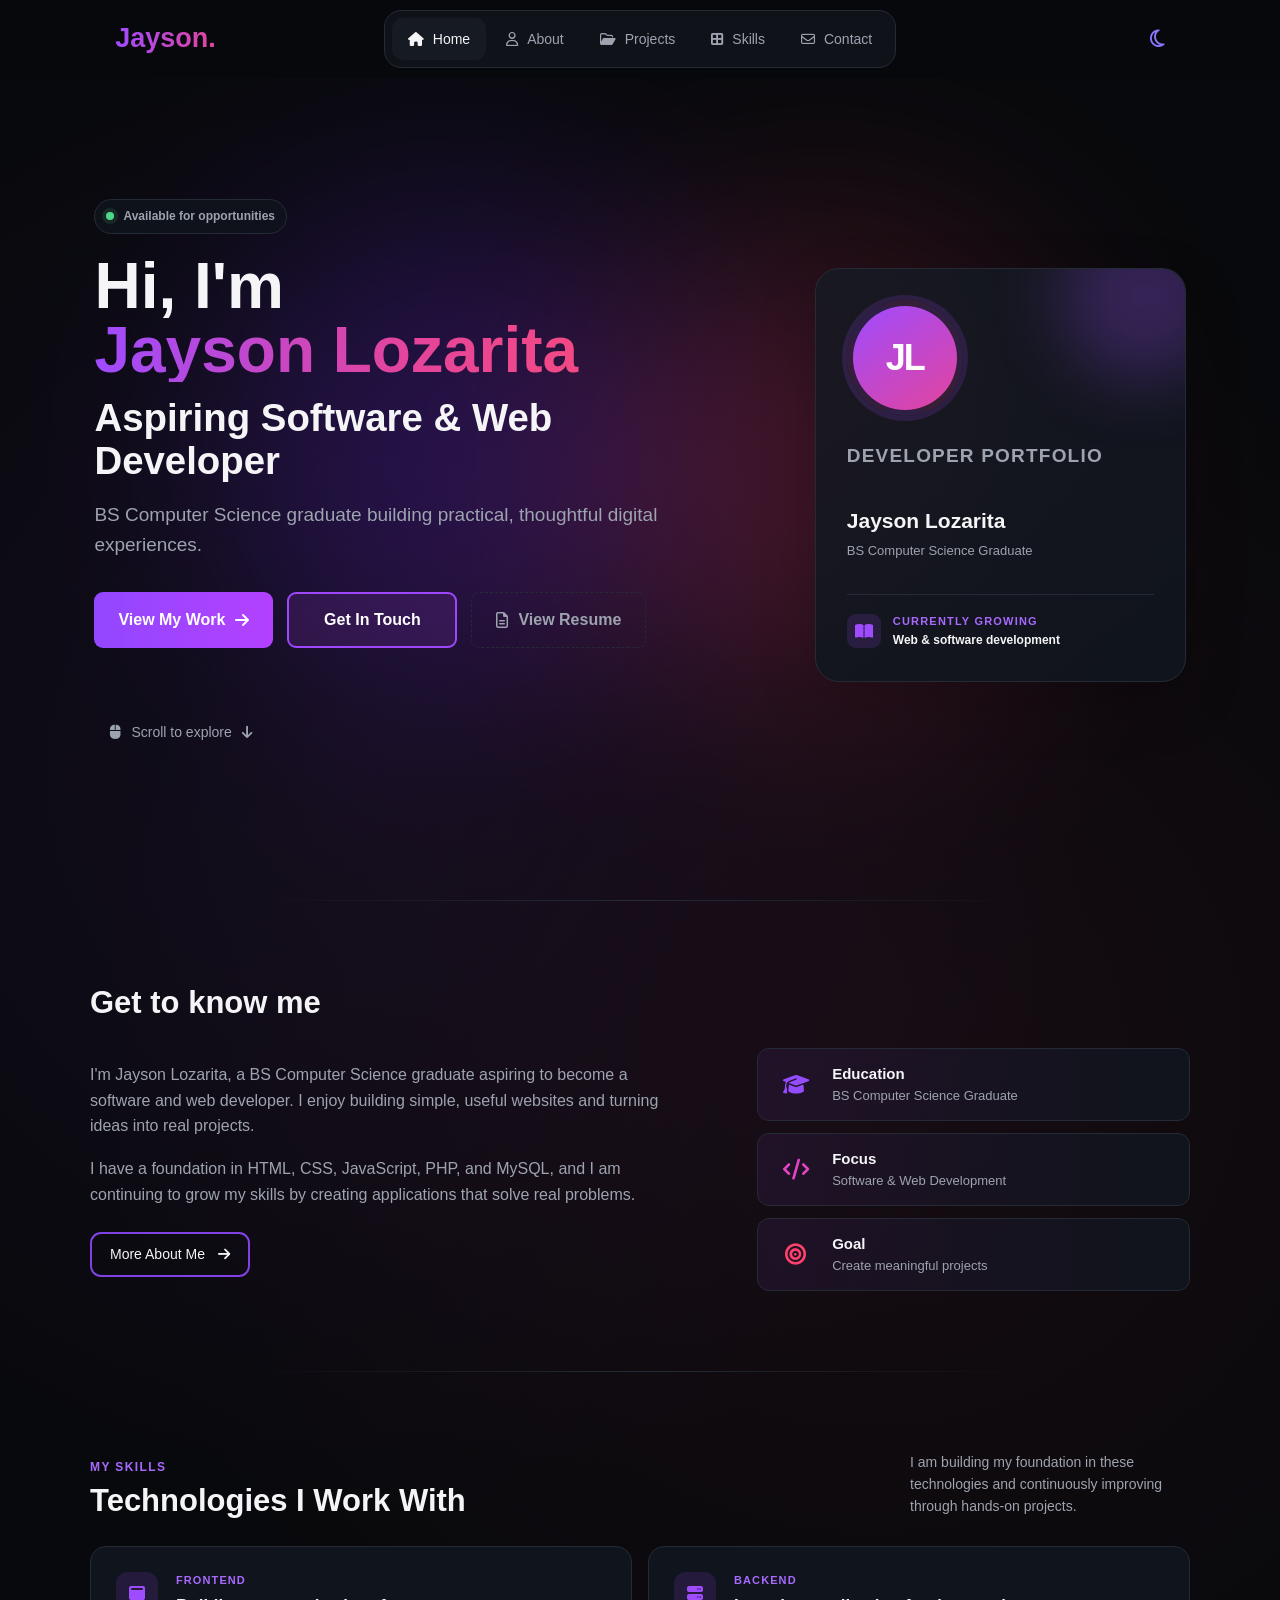
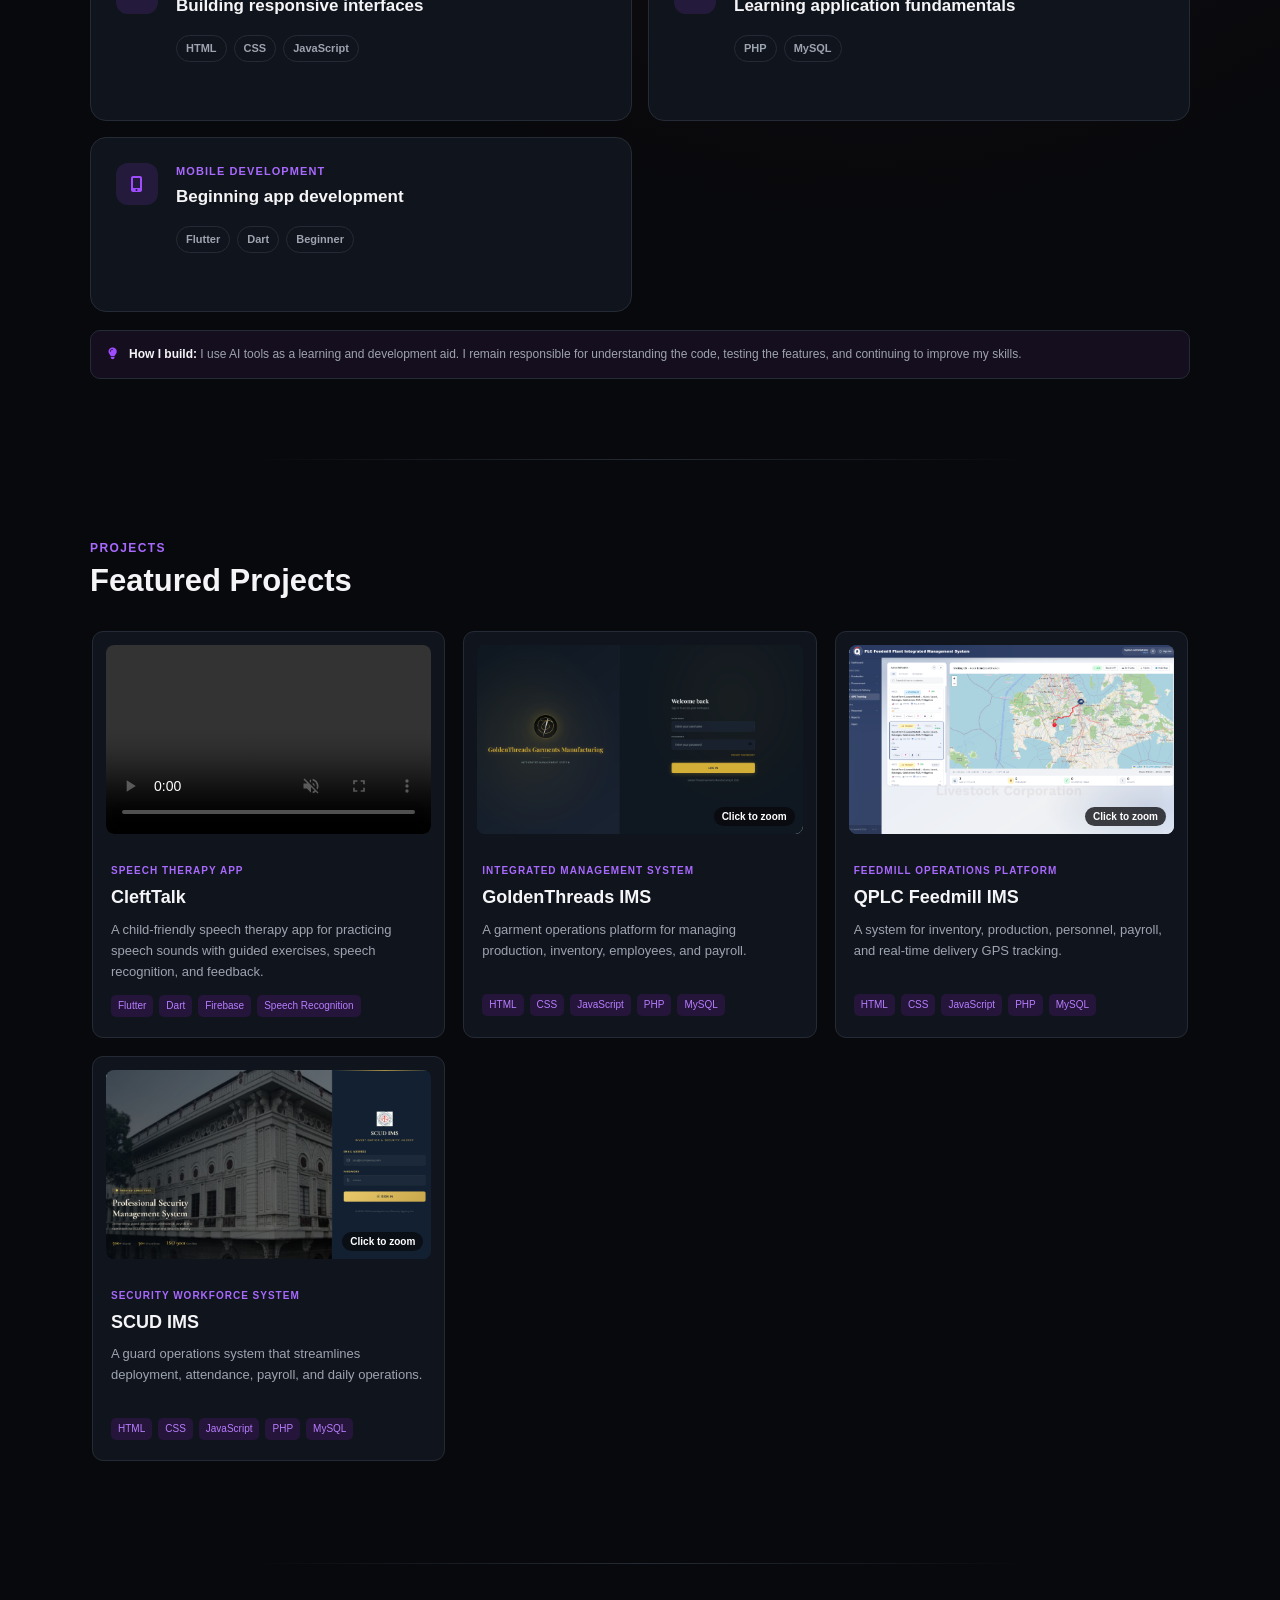
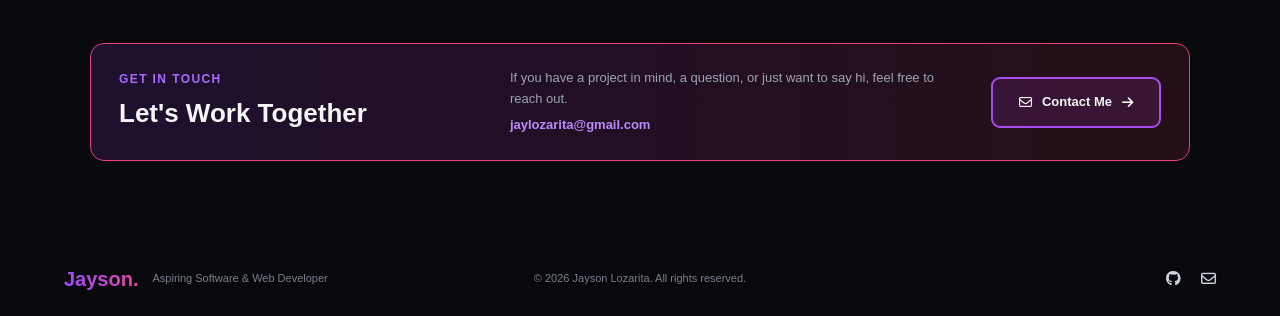
==== index.html @ 10d7469a "Fixes" ====
<!DOCTYPE html>
<html lang="en">

<head>
    <meta charset="UTF-8">
    <meta name="viewport" content="width=device-width, initial-scale=1.0">
    <title>Jayson Lozarita | Portfolio</title>
    <link rel="stylesheet" href="style.css">
    <link href="https://cdnjs.cloudflare.com/ajax/libs/font-awesome/6.5.2/css/all.min.css" rel="stylesheet">
</head>

<body>

    <header class="header">

        <a href="#home" class="logo">Jayson.</a>

        <nav class="navbar" id="navbar">

            <a href="#home" class="nav-link active"><i class="fa-solid fa-house"></i>Home</a>

            <a href="#about" class="nav-link"><i class="fa-regular fa-user"></i>About</a>

            <a href="#projects" class="nav-link"><i class="fa-regular fa-folder-open"></i>Projects</a>

            <a href="#skills" class="nav-link"><i class="fa-solid fa-border-all"></i>Skills</a>

            <a href="#contact" class="nav-link"><i class="fa-regular fa-envelope"></i>Contact</a>

        </nav>

        <button class="theme-button" id="themeButton" type="button" aria-label="Switch to light mode" title="Switch to light mode">
            <i class="fa-regular fa-moon"></i>
        </button>

        <button class="menu-button" id="menuButton">
            <i class="fa-solid fa-bars"></i>
        </button>

    </header>


    <main>

        <section class="hero" id="home">

            <div class="hero-glow glow-left"></div>
            <div class="hero-glow glow-right"></div>

            <div class="hero-content">

                <div class="hero-copy">

                    <span class="availability-badge">
                        <span></span>Available for opportunities</span>

                    <h1>Hi, I'm<span>Jayson Lozarita</span></h1>

                    <h2>Aspiring Software &amp; Web Developer</h2>

                    <p>BS Computer Science graduate building practical, thoughtful digital experiences.</p>

                    <div class="hero-buttons">

                        <a href="#projects" class="button primary-button">View My Work<i class="fa-solid fa-arrow-right"></i>
                        </a>

                        <a href="#contact" class="button secondary-button">Get In Touch</a>

                        <a
                            class="button resume-button"
                            href="Resume/JayL_Resume.pdf"
                            target="_blank"
                            rel="noopener noreferrer"
                            title="Open resume PDF"
                        >
                            <i class="fa-regular fa-file-lines"></i>View Resume
                        </a>

                    </div>

                    <a href="#about" class="scroll-button">
                        <i class="fa-solid fa-computer-mouse"></i>Scroll to explore<i class="fa-solid fa-arrow-down"></i>
                    </a>

                </div>

                <aside class="hero-profile-card" aria-label="Developer profile summary">
                    <div class="profile-avatar" aria-hidden="true">JL</div>

                    <p class="profile-label">Developer portfolio</p>
                    <h3>Jayson Lozarita</h3>
                    <p>BS Computer Science Graduate</p>

                    <div class="currently-learning">
                        <i class="fa-solid fa-book-open"></i>
                        <div>
                            <span>Currently growing</span>
                            <strong>Web &amp; software development</strong>
                        </div>
                    </div>
                </aside>

            </div>

        </section>


        <section class="section about-section" id="about">

            <div class="section-heading">

                <span class="section-label"></span>

                <h2>Get to know me</h2>

            </div>


            <div class="about-grid">

                <div class="about-text">

                    <p>
                        I'm Jayson Lozarita, a BS Computer Science graduate
                        aspiring to become a software and web developer. I enjoy building simple,
                        useful websites and turning ideas into real projects.
                    </p>

                    <p>
                        I have a foundation in HTML, CSS, JavaScript, PHP, and MySQL, and I am
                        continuing to grow my skills by creating applications that solve real problems.
                    </p>

                    <a href="#contact" class="outline-button">
                        More About Me
                        <i class="fa-solid fa-arrow-right"></i>
                    </a>

                </div>


                <div class="about-cards">

                    <div class="info-card">

                        <div class="info-icon purple">
                            <i class="fa-solid fa-graduation-cap"></i>
                        </div>

                        <div>
                            <h3>Education</h3>
                            <p>BS Computer Science Graduate</p>
                        </div>

                    </div>


                    <div class="info-card">

                        <div class="info-icon pink">
                            <i class="fa-solid fa-code"></i>
                        </div>

                        <div>
                            <h3>Focus</h3>
                            <p>Software &amp; Web Development</p>
                        </div>

                    </div>


                    <div class="info-card">

                        <div class="info-icon red">
                            <i class="fa-solid fa-bullseye"></i>
                        </div>

                        <div>
                            <h3>Goal</h3>
                            <p>Create meaningful projects</p>
                        </div>

                    </div>

                </div>

            </div>

        </section>


        <section class="section" id="skills">

            <div class="skills-top">

                <div class="section-heading">

                    <span class="section-label">
                        MY SKILLS
                    </span>

                    <h2>
                        Technologies I Work With
                    </h2>

                </div>

                <p>
                    I am building my foundation in these technologies and
                    continuously improving through hands-on projects.
                </p>

            </div>


            <div class="skill-groups">

                <article class="skill-group">
                    <div class="skill-group-icon"><i class="fa-solid fa-window-maximize"></i></div>
                    <div>
                        <p class="skill-group-label">Frontend</p>
                        <h3>Building responsive interfaces</h3>
                        <div class="skill-tags">
                            <span>HTML</span>
                            <span>CSS</span>
                            <span>JavaScript</span>
                        </div>
                    </div>
                </article>

                <article class="skill-group">
                    <div class="skill-group-icon"><i class="fa-solid fa-server"></i></div>
                    <div>
                        <p class="skill-group-label">Backend</p>
                        <h3>Learning application fundamentals</h3>
                        <div class="skill-tags">
                            <span>PHP</span>
                            <span>MySQL</span>
                        </div>
                    </div>
                </article>

                <article class="skill-group">
                    <div class="skill-group-icon"><i class="fa-solid fa-mobile-screen-button"></i></div>
                    <div>
                        <p class="skill-group-label">Mobile Development</p>
                        <h3>Beginning app development</h3>
                        <div class="skill-tags">
                            <span>Flutter</span>
                            <span>Dart</span>
                            <span>Beginner</span>
                        </div>
                    </div>
                </article>

            </div>

            <div class="skills-disclosure">
                <i class="fa-solid fa-lightbulb"></i>
                <p><strong>How I build:</strong> I use AI tools as a learning and development aid. I remain responsible for understanding the code, testing the features, and continuing to improve my skills.</p>
            </div>

        </section>


        <section class="section" id="projects">

            <div class="projects-header">

                <div class="section-heading">

                    <span class="section-label">PROJECTS</span>

                    <h2>Featured Projects</h2>

                </div>

            </div>

            <div class="projects-slider" aria-label="Selected project showcase">
                <div class="projects-track">

                    <article class="project-card">
                        <div class="project-image project-video">
                            <video
                                class="project-preview-video"
                                src="CleftTalk%20App/CleftTalk_Preview.mp4"
                                autoplay
                                muted
                                loop
                                playsinline
                                controls
                                aria-label="CleftTalk app preview"
                            ></video>
                        </div>
                        <div class="project-content">
                            <span class="project-type">Speech Therapy App</span>
                            <h3>CleftTalk</h3>
                            <p>A child-friendly speech therapy app for practicing speech sounds with guided exercises, speech recognition, and feedback.</p>
                            <div class="tags">
                                <span>Flutter</span>
                                <span>Dart</span>
                                <span>Firebase</span>
                                <span>Speech Recognition</span>
                            </div>
                        </div>
                    </article>

                    <article class="project-card">
                        <button class="project-image project-gallery" type="button" aria-label="View GoldenThreads IMS screenshot">
                            <img class="project-screenshot screenshot-primary" src="GoldenThreads%20IMS/goldenthreadsDashboard.png" alt="GoldenThreads IMS dashboard" loading="lazy">
                            <img class="project-screenshot screenshot-secondary" src="GoldenThreads%20IMS/goldenthreadsLoginpage.png" alt="" loading="lazy">
                        </button>
                        <div class="project-content">
                            <span class="project-type">Integrated Management System</span>
                            <h3>GoldenThreads IMS</h3>
                            <p>A garment operations platform for managing production, inventory, employees, and payroll.</p>
                            <div class="tags">
                                <span>HTML</span>
                                <span>CSS</span>
                                <span>JavaScript</span>
                                <span>PHP</span>
                                <span>MySQL</span>
                            </div>
                        </div>
                    </article>

                    <article class="project-card">
                        <button class="project-image project-gallery" type="button" aria-label="View QPLC Feedmill IMS screenshot">
                            <img class="project-screenshot screenshot-primary" src="QPLC-Feedmill/qplcDashboard.png" alt="QPLC Feedmill dashboard" loading="lazy">
                            <img class="project-screenshot screenshot-secondary" src="QPLC-Feedmill/qplcGpsTracking.png" alt="" loading="lazy">
                        </button>
                        <div class="project-content">
                            <span class="project-type">Feedmill Operations Platform</span>
                            <h3>QPLC Feedmill IMS</h3>
                            <p>A system for inventory, production, personnel, payroll, and real-time delivery GPS tracking.</p>
                            <div class="tags">
                                <span>HTML</span>
                                <span>CSS</span>
                                <span>JavaScript</span>
                                <span>PHP</span>
                                <span>MySQL</span>
                            </div>
                        </div>
                    </article>

                    <article class="project-card">
                        <button class="project-image project-gallery" type="button" aria-label="View SCUD IMS screenshot">
                            <img class="project-screenshot screenshot-primary" src="SCUD-system/scudDashboard.png" alt="SCUD IMS dashboard" loading="lazy">
                            <img class="project-screenshot screenshot-secondary" src="SCUD-system/scudLoginPage.png" alt="" loading="lazy">
                        </button>
                        <div class="project-content">
                            <span class="project-type">Security Workforce System</span>
                            <h3>SCUD IMS</h3>
                            <p>A guard operations system that streamlines deployment, attendance, payroll, and daily operations.</p>
                            <div class="tags">
                                <span>HTML</span>
                                <span>CSS</span>
                                <span>JavaScript</span>
                                <span>PHP</span>
                                <span>MySQL</span>
                            </div>
                        </div>
                    </article>

                </div>

            </div>

        </section>


        <section class="section" id="contact">

            <div class="contact-box">

                <div>

                    <span class="section-label">
                        GET IN TOUCH
                    </span>

                    <h2>
                        Let's Work Together
                    </h2>

                </div>

                <div class="contact-copy">
                    <p>
                        If you have a project in mind, a question,
                        or just want to say hi, feel free to reach out.
                    </p>
                    <a href="mailto:jaylozarita@gmail.com?subject=Portfolio%20inquiry" class="email-address">
                        jaylozarita@gmail.com
                    </a>
                </div>

                <a
                    href="mailto:jaylozarita@gmail.com?subject=Portfolio%20inquiry"
                    class="button contact-button"
                >
                    <i class="fa-regular fa-envelope"></i>
                    Contact Me
                    <i class="fa-solid fa-arrow-right"></i>
                </a>

            </div>

        </section>

    </main>


    <footer class="footer">

        <div class="footer-left">

            <a href="#home" class="footer-logo">
                Jayson.
            </a>

            <span>
                Aspiring Software &amp; Web Developer
            </span>

        </div>

        <p>
            &copy; <span id="year"></span> Jayson Lozarita.
            All rights reserved.
        </p>

        <div class="social-links">

            <a
                href="https://github.com/Jayjayyysoooon"
                target="_blank"
                rel="noopener noreferrer"
                aria-label="Visit Jayson's GitHub profile"
            >
                <i class="fa-brands fa-github"></i>
            </a>

            <a href="mailto:jaylozarita@gmail.com?subject=Portfolio%20inquiry" aria-label="Email Jayson">
                <i class="fa-regular fa-envelope"></i>
            </a>

        </div>

    </footer>


    <div class="image-modal" id="imageModal" role="dialog" aria-modal="true" aria-labelledby="imageModalCaption" aria-hidden="true">
        <button class="image-modal-close" id="imageModalClose" type="button" aria-label="Close image preview">
            <i class="fa-solid fa-xmark"></i>
        </button>

        <figure class="image-modal-content">
            <img id="imageModalPreview" src="" alt="">
            <figcaption id="imageModalCaption"></figcaption>
        </figure>
    </div>


    <script src="script.js"></script>

</body>

</html>
---- style.css ----
* {
    margin: 0;
    padding: 0;
    box-sizing: border-box;
    scroll-behavior: smooth;
}


:root {
    --background: #08090c;
    --background-soft: #0e1117;
    --card: #10141c;
    --card-light: #151a23;

    --text: #f5f5f7;
    --muted: #9da3af;

    --border: #252b36;

    --purple: #9f4bff;
    --pink: #e3449c;
    --red: #ff4d72;
}


[data-theme="light"] {
    --background: #f7f7fb;
    --background-soft: #ffffff;
    --card: #ffffff;
    --card-light: #eff1f7;

    --text: #1a1d26;
    --muted: #596171;

    --border: #d9deea;
}


body {
    background:
        radial-gradient(
            circle at 28% 22%,
            rgba(107, 51, 180, 0.1),
            transparent 26%
        ),
        radial-gradient(
            circle at 68% 30%,
            rgba(188, 46, 80, 0.08),
            transparent 30%
        ),
        var(--background);

    color: var(--text);

    font-family:
        Arial,
        Helvetica,
        sans-serif;

    line-height: 1.6;

    transition: background 0.25s, color 0.25s;
}


[data-theme="light"] body {
    background:
        radial-gradient(circle at 28% 22%, rgba(107, 51, 180, 0.12), transparent 26%),
        radial-gradient(circle at 68% 30%, rgba(188, 46, 80, 0.09), transparent 30%),
        var(--background);
}


a {
    color: inherit;
}


button {
    font-family: inherit;
}


.header {
    position: fixed;

    top: 0;
    left: 0;

    width: 100%;

    height: 78px;

    display: grid;

    grid-template-columns:
        1fr auto 1fr;

    align-items: center;

    padding: 0 9%;

    background: color-mix(in srgb, var(--background) 86%, transparent);

    backdrop-filter: blur(15px);

    z-index: 1000;
}


.logo {
    text-decoration: none;

    font-size: 27px;
    font-weight: 800;

    width: fit-content;

    background:
        linear-gradient(
            90deg,
            var(--purple),
            var(--pink)
        );

    background-clip: text;

    -webkit-background-clip: text;

    color: transparent;
}


.navbar {
    display: flex;

    align-items: center;

    padding: 7px;

    gap: 4px;

    background:
        color-mix(in srgb, var(--card) 88%, transparent);

    border: 1px solid var(--border);

    border-radius: 17px;
}


.nav-link {
    display: flex;

    align-items: center;

    gap: 9px;

    padding: 10px 16px;

    border-radius: 11px;

    color: var(--muted);

    text-decoration: none;

    font-size: 14px;

    transition: 0.25s;
}


.nav-link:hover,
.nav-link.active {
    background: var(--card-light);

    color: var(--text);
}


.theme-button,
.menu-button {
    justify-self: end;

    border: 0;

    background: transparent;

    color: #8d76ff;

    font-size: 20px;

    cursor: pointer;
}


.theme-button:hover,
.menu-button:hover,
.theme-button:focus-visible,
.menu-button:focus-visible {
    color: var(--pink);

    transform: translateY(-2px);
}


.menu-button {
    display: none;
}


.hero {
    min-height: 100vh;

    display: flex;

    justify-content: center;
    align-items: center;

    padding:
        130px 20px 80px;

    position: relative;

    overflow: hidden;
}


.hero-content {
    width: min(1100px, 88%);

    display: grid;
    grid-template-columns: 1.25fr 0.75fr;

    align-items: center;
    gap: clamp(45px, 8vw, 115px);

    position: relative;

    z-index: 2;
}


.hero-copy {
    text-align: left;
}


.availability-badge {
    width: fit-content;

    display: inline-flex;
    align-items: center;
    gap: 9px;

    margin-bottom: 20px;
    padding: 7px 11px;

    border: 1px solid var(--border);
    border-radius: 100px;

    background: color-mix(in srgb, var(--card) 80%, transparent);

    color: var(--muted);

    font-size: 12px;
    font-weight: 700;
}


.availability-badge span {
    width: 8px;
    height: 8px;

    border-radius: 50%;

    background: #52d68a;
    box-shadow: 0 0 0 4px rgba(82, 214, 138, 0.12);
}


.hero h1 {
    font-size:
        clamp(42px, 5vw, 70px);

    line-height: 1;

    font-weight: 900;

    margin-bottom: 14px;
}


.hero h1 span {
    display: block;

    background:
        linear-gradient(
            90deg,
            var(--purple),
            var(--pink),
            var(--red)
        );

    background-clip: text;

    -webkit-background-clip: text;

    color: transparent;
}


.hero h2 {
    font-size:
        clamp(25px, 3vw, 39px);

    line-height: 1.12;

    margin-bottom: 18px;

    font-weight: 900;
}


.hero p {
    color: var(--muted);

    font-size: 19px;

    margin-bottom: 32px;

    max-width: 590px;
}


.hero-buttons {
    display: flex;

    justify-content: flex-start;

    flex-wrap: wrap;

    gap: 14px;
}


.button {
    min-width: 170px;

    padding: 13px 24px;

    display: inline-flex;

    justify-content: center;
    align-items: center;

    gap: 10px;

    text-decoration: none;

    border-radius: 9px;

    font-weight: 700;

    transition: 0.25s;
}


.primary-button {
    background:
        linear-gradient(
            90deg,
            #9247ff,
            #b341ff
        );

    color: white;
}


.secondary-button {
    border: 2px solid #9e47ff;

    background:
        rgba(111, 45, 155, 0.25);

    color: white;
}


[data-theme="light"] .secondary-button {
    background: #6b2e9b;
}


.resume-button {
    min-width: auto;

    border: 1px dashed var(--border);

    color: var(--muted);

    cursor: pointer;
}


.resume-button:hover,
.resume-button:focus-visible {
    border-color: var(--purple);
    color: white;
}


.button:hover,
.outline-button:hover,
.contact-button:hover {
    transform:
        translateY(-3px);
}


.scroll-button {
    margin-top: 65px;

    display: inline-flex;

    gap: 10px;

    align-items: center;

    color: var(--muted);

    text-decoration: none;

    font-size: 14px;

    padding: 8px 16px;

    border-radius: 20px;
}


.hero-profile-card {
    position: relative;

    padding: 31px;

    border: 1px solid var(--border);
    border-radius: 24px;

    background:
        linear-gradient(145deg, color-mix(in srgb, var(--card-light) 82%, transparent), var(--card));
    box-shadow: 0 22px 58px rgba(0, 0, 0, 0.2);

    overflow: hidden;
}


.hero-profile-card::before {
    content: "";

    position: absolute;
    top: -58px;
    right: -45px;

    width: 170px;
    height: 170px;

    border-radius: 50%;

    background: rgba(159, 75, 255, 0.25);
    filter: blur(34px);
}


.profile-avatar {
    position: relative;

    width: 116px;
    height: 116px;

    display: grid;
    place-items: center;

    margin-bottom: 25px;

    border: 6px solid color-mix(in srgb, var(--card) 80%, transparent);
    border-radius: 50%;

    background: linear-gradient(145deg, var(--purple), var(--pink));
    box-shadow: 0 0 0 5px rgba(159, 75, 255, 0.16);

    color: white;

    font-size: 36px;
    font-weight: 900;
    letter-spacing: -2px;
}


.profile-label,
.currently-learning span {
    color: #a869ff;

    font-size: 11px;
    font-weight: 800;
    letter-spacing: 1.2px;
    text-transform: uppercase;
}


.hero-profile-card h3 {
    position: relative;

    margin: 4px 0;

    font-size: 21px;
}


.hero-profile-card > p:not(.profile-label) {
    position: relative;

    color: var(--muted);
    font-size: 13px;
}


.currently-learning {
    position: relative;

    display: flex;
    align-items: center;
    gap: 12px;

    margin-top: 25px;
    padding-top: 18px;

    border-top: 1px solid var(--border);
}


.currently-learning > i {
    display: grid;
    place-items: center;

    width: 34px;
    height: 34px;

    border-radius: 9px;

    background: rgba(159, 75, 255, 0.15);
    color: var(--purple);
}


.currently-learning span,
.currently-learning strong {
    display: block;
}


.currently-learning strong {
    color: var(--text);
    font-size: 12px;
}


.hero-glow {
    position: absolute;

    width: 480px;
    height: 480px;

    border-radius: 50%;

    filter: blur(110px);

    opacity: 0.22;
}


.glow-left {
    background: #7b2bff;

    left: 17%;

    top: 23%;
}


.glow-right {
    background: #e63a5f;

    right: 17%;

    top: 25%;
}


.section {
    width: min(1100px, 88%);

    margin: auto;

    padding: 80px 0;

    position: relative;
}


.section::before {
    content: "";

    position: absolute;
    top: 0;
    left: 50%;

    width: min(100%, 780px);
    height: 1px;

    background: linear-gradient(90deg, transparent, var(--border), transparent);

    transform: translateX(-50%);
}


.section-heading {
    margin-bottom: 27px;
}


.section-label {
    display: block;

    color: #a869ff;

    font-size: 12px;

    letter-spacing: 1.4px;

    font-weight: 800;

    margin-bottom: 4px;
}


.section-heading h2 {
    font-size: 31px;

    line-height: 1.2;
}


.about-grid {
    display: grid;

    grid-template-columns:
        1fr 0.75fr;

    gap: 90px;

    align-items: center;
}


.about-text p {
    color: var(--muted);

    margin-bottom: 17px;

    max-width: 580px;
}


.outline-button {
    display: inline-flex;

    align-items: center;

    gap: 13px;

    padding: 9px 18px;

    margin-top: 8px;

    border: 2px solid #8241e5;

    border-radius: 11px;

    text-decoration: none;

    font-size: 14px;

    transition: 0.25s;
}


.about-cards {
    display: flex;

    flex-direction: column;

    gap: 12px;
}


.info-card {
    min-height: 65px;

    display: flex;

    align-items: center;

    gap: 17px;

    padding: 13px 18px;

    border-radius: 12px;

    background:
        linear-gradient(
            90deg,
            rgba(64, 34, 96, 0.25),
            var(--card)
        );

    border: 1px solid var(--border);
}


.info-icon {
    width: 39px;
    height: 39px;

    display: flex;

    justify-content: center;
    align-items: center;

    font-size: 21px;
}


.purple {
    color: #944cff;
}


.pink {
    color: #e344c2;
}


.red {
    color: #ff416b;
}


.info-card h3 {
    font-size: 15px;
}


.info-card p {
    color: var(--muted);

    font-size: 13px;
}


.skills-top {
    display: flex;

    justify-content: space-between;

    align-items: end;

    gap: 30px;
}


.skills-top > p {
    color: var(--muted);

    max-width: 280px;

    font-size: 14px;

    margin-bottom: 28px;
}


.skills-grid {
    display: grid;

    grid-template-columns:
        repeat(6, 1fr);

    gap: 10px;
}


.skill-card {
    min-height: 74px;

    display: flex;

    justify-content: center;
    align-items: center;

    gap: 14px;

    background: var(--card);

    border: 1px solid var(--border);

    border-radius: 10px;

    transition: 0.25s;
}


.skill-card:hover {
    transform:
        translateY(-4px);

    border-color:
        #6940a8;
}


.skill-card i {
    font-size: 28px;
}


.skill-card span {
    font-size: 13px;

    font-weight: 700;
}


.projects-header {
    display: flex;

    justify-content: space-between;

    align-items: end;
}


.projects-note {
    display: inline-flex;
    align-items: center;
    gap: 8px;

    margin-bottom: 28px;

    color: var(--muted);

    font-size: 12px;
}


.projects-note i {
    color: var(--purple);
}


.view-all {
    margin-bottom: 28px;

    font-size: 12px;

    color: #a05cff;

    text-decoration: none;
}


.projects-grid {
    display: grid;

    grid-template-columns:
        repeat(3, 1fr);

    gap: 14px;
}


.projects-slider {
    padding: 5px 2px 22px;

    overflow: visible;
}


.projects-track {
    display: grid;
    grid-template-columns: repeat(3, 1fr);

    gap: 18px;
}


.projects-track .project-card {
    min-height: 405px;
}


.projects-track .project-card:hover {
    transform: none;

    border-color: #58357e;
}


.projects-track .project-image {
    height: 215px;

    padding: 13px;
}


.projects-track .project-image img {
    border-radius: 8px;
}


.project-video {
    display: flex;
    align-items: center;
    justify-content: center;
}


.project-preview-video {
    width: 100%;
    height: 100%;

    border-radius: 8px;

    background: #09090d;
    object-fit: cover;
}


.project-preview-video:fullscreen {
    width: auto;
    max-width: 100vw;
    height: calc(100vh - 72px);
    max-height: calc(100vh - 72px);

    border-radius: 0;
    object-fit: contain;
    transform: translateY(-24px);
}


.project-gallery {
    position: relative;

    display: block;

    width: 100%;

    border: 0;

    background: transparent;

    cursor: zoom-in;

    overflow: hidden;
}


.project-gallery::after {
    content: "Click to zoom";

    position: absolute;
    right: 21px;
    bottom: 21px;
    z-index: 2;

    padding: 4px 8px;

    border-radius: 100px;

    background: rgba(8, 9, 12, 0.76);
    color: white;

    font-size: 10px;
    font-weight: 700;

    pointer-events: none;
}


.project-gallery:focus-visible {
    outline: 2px solid var(--purple);
    outline-offset: -2px;
}


.project-gallery .project-screenshot {
    position: absolute;
    inset: 13px;

    width: calc(100% - 26px);
    height: calc(100% - 26px);

    object-fit: cover;

    animation-duration: 12s;
    animation-iteration-count: infinite;
    animation-timing-function: ease-in-out;
}


.project-gallery .screenshot-primary {
    animation-name: project-screenshot-primary;
}


.project-gallery .screenshot-secondary {
    animation-name: project-screenshot-secondary;
}


.projects-track .project-card:nth-child(2) .project-screenshot {
    animation-delay: -4s;
}


.projects-track .project-card:nth-child(3) .project-screenshot {
    animation-delay: -8s;
}


.projects-track .project-content {
    padding: 16px 18px 20px;
}


.project-type {
    display: block;

    margin-bottom: 4px;

    color: #a869ff;

    font-size: 10px;
    font-weight: 800;
    letter-spacing: 1px;
    text-transform: uppercase;
}


.projects-track .project-content h3 {
    margin-bottom: 8px;

    font-size: 18px;
}


.projects-track .project-content p {
    min-height: 62px;

    font-size: 13px;
}


.projects-track .tags {
    margin-bottom: 0;
}


@keyframes project-screenshot-primary {

    0%,
    42% {
        opacity: 1;

        transform: scale(1);
    }

    50%,
    92% {
        opacity: 0;

        transform: scale(1.04);
    }

    100% {
        opacity: 1;

        transform: scale(1);
    }
}


@keyframes project-screenshot-secondary {

    0%,
    42% {
        opacity: 0;

        transform: scale(1.04);
    }

    50%,
    92% {
        opacity: 1;

        transform: scale(1);
    }

    100% {
        opacity: 0;

        transform: scale(1.04);
    }
}


body.modal-open {
    overflow: hidden;
}


.image-modal {
    position: fixed;
    inset: 0;
    z-index: 2000;

    display: grid;
    place-items: center;

    padding: 28px;

    background: rgba(4, 5, 9, 0.86);
    backdrop-filter: blur(10px);

    opacity: 0;
    visibility: hidden;

    transition: opacity 0.22s ease, visibility 0.22s ease;
}


.image-modal.is-open {
    opacity: 1;
    visibility: visible;
}


.image-modal-content {
    width: min(1100px, 100%);

    transform: scale(0.96);

    transition: transform 0.22s ease;
}


.image-modal.is-open .image-modal-content {
    transform: scale(1);
}


.image-modal-content img {
    display: block;

    width: 100%;
    max-height: calc(100vh - 120px);

    object-fit: contain;

    border: 1px solid rgba(255, 255, 255, 0.16);
    border-radius: 12px;

    background: #0d0e14;
    box-shadow: 0 24px 80px rgba(0, 0, 0, 0.45);
}


.image-modal-content figcaption {
    margin-top: 11px;

    color: #f5f5f7;

    font-size: 13px;
    font-weight: 700;
    text-align: center;
}


.image-modal-close {
    position: absolute;
    top: 18px;
    right: 20px;
    z-index: 1;

    display: grid;
    place-items: center;

    width: 42px;
    height: 42px;

    border: 1px solid rgba(255, 255, 255, 0.18);
    border-radius: 50%;

    background: rgba(255, 255, 255, 0.1);
    color: white;

    cursor: pointer;

    font-size: 18px;

    transition: background 0.2s, transform 0.2s;
}


.image-modal-close:hover,
.image-modal-close:focus-visible {
    background: var(--pink);

    transform: scale(1.08);
}


.skill-groups {
    display: grid;
    grid-template-columns: repeat(2, 1fr);

    gap: 16px;
}


.skill-group {
    display: flex;
    align-items: flex-start;
    gap: 18px;

    min-height: 175px;

    padding: 25px;

    border: 1px solid var(--border);
    border-radius: 16px;

    background: var(--card);

    transition: transform 0.25s, border-color 0.25s, box-shadow 0.25s;
}


.skill-group:hover {
    transform: translateY(-4px);

    border-color: #7650a9;
    box-shadow: 0 15px 35px rgba(94, 50, 150, 0.12);
}


.skill-group-icon {
    display: grid;
    place-items: center;

    flex: 0 0 42px;
    width: 42px;
    height: 42px;

    border-radius: 12px;

    background: rgba(159, 75, 255, 0.14);
    color: var(--purple);
}


.skill-group-label {
    color: #a869ff;

    font-size: 11px;
    font-weight: 800;
    letter-spacing: 1.1px;
    text-transform: uppercase;
}


.skill-group h3 {
    margin: 3px 0 15px;

    font-size: 17px;
}


.skill-tags {
    display: flex;
    flex-wrap: wrap;
    gap: 7px;
}


.skill-tags span {
    padding: 4px 9px;

    border: 1px solid var(--border);
    border-radius: 100px;

    color: var(--muted);

    font-size: 11px;
    font-weight: 700;
}


.skills-disclosure {
    display: flex;
    align-items: flex-start;
    gap: 12px;

    margin-top: 18px;
    padding: 14px 17px;

    border: 1px solid var(--border);
    border-radius: 10px;

    background: rgba(159, 75, 255, 0.08);
    color: var(--muted);

    font-size: 12px;
    line-height: 1.6;
}


.skills-disclosure i {
    padding-top: 3px;

    color: var(--purple);
}


.skills-disclosure strong {
    color: var(--text);
}


.project-placeholder {
    position: relative;

    min-height: 270px;

    display: flex;
    flex-direction: column;
    justify-content: center;
    align-items: flex-start;

    padding: 32px;

    text-align: left;

    border-style: dashed;
}


.project-placeholder > i {
    margin-bottom: 14px;

    color: var(--purple);

    font-size: 34px;
}


.project-number {
    position: absolute;
    top: 19px;
    right: 21px;

    color: var(--muted);

    font-size: 12px;
    font-weight: 800;
    letter-spacing: 1px;
}


.project-placeholder h3 {
    font-size: 19px;
}


.project-placeholder p {
    max-width: 390px;

    color: var(--muted);
}


.project-card {
    background: var(--card);

    border: 1px solid var(--border);

    border-radius: 11px;

    overflow: hidden;

    transition: 0.25s;
}


.project-card:hover {
    transform:
        translateY(-4px);

    border-color: #58357e;
}


.project-image {
    height: 190px;

    padding: 13px;
}


.project-image img {
    width: 100%;
    height: 100%;

    object-fit: cover;

    border-radius: 8px;
}


.project-coming-soon {
    height: 190px;

    margin: 13px;

    border-radius: 8px;

    display: flex;

    justify-content: center;
    align-items: center;

    color: #aaa1b8;

    background:
        radial-gradient(
            circle,
            rgba(124, 49, 143, 0.45),
            #171321
        );

    border: 1px solid #6c2e80;
}


.project-content {
    padding: 3px 16px 18px;
}


.project-content h3 {
    font-size: 16px;

    margin-bottom: 8px;
}


.project-content p {
    color: var(--muted);

    font-size: 13px;

    min-height: 60px;
}


.tags {
    display: flex;

    flex-wrap: wrap;

    gap: 6px;

    margin:
        12px 0;
}


.tags span {
    padding: 3px 7px;

    background: #25153a;

    color: #b77cff;

    border-radius: 5px;

    font-size: 10px;
}


.project-links {
    display: flex;

    gap: 15px;
}


.project-links a {
    color: #c8c5ce;

    font-size: 11px;

    text-decoration: none;
}


.project-links a:first-child {
    color: #a463ff;
}


.contact-box {
    min-height: 118px;

    padding: 22px 28px;

    border: 1px solid #e63e78;

    border-radius: 14px;

    background:
        linear-gradient(
            90deg,
            rgba(70, 30, 108, 0.35),
            rgba(91, 26, 42, 0.35)
        );

    display: grid;

    grid-template-columns:
        1fr 1.25fr auto;

    gap: 30px;

    align-items: center;
}


.contact-box h2 {
    font-size: 26px;
}


.contact-box p {
    color: var(--muted);

    font-size: 13px;
}


.email-address {
    display: inline-block;

    margin-top: 6px;

    color: #bd89ff;

    font-size: 13px;
    font-weight: 700;
    text-decoration: none;
}


.email-address:hover,
.email-address:focus-visible {
    color: var(--pink);
    text-decoration: underline;
}


.contact-button {
    border: 2px solid #a84cf0;

    background:
        rgba(116, 43, 136, 0.25);

    font-size: 13px;
}


.footer {
    width: min(1200px, 90%);

    margin: auto;

    min-height: 75px;

    display: grid;

    grid-template-columns:
        1fr auto 1fr;

    align-items: center;

    gap: 25px;

    color: #777f8d;

    font-size: 11px;
}


.footer-left {
    display: flex;

    align-items: center;

    gap: 14px;
}


.footer-logo {
    font-size: 20px;

    font-weight: 800;

    text-decoration: none;

    background:
        linear-gradient(
            90deg,
            var(--purple),
            var(--pink)
        );

    background-clip: text;

    -webkit-background-clip: text;

    color: transparent;
}


.social-links {
    justify-self: end;

    display: flex;

    gap: 20px;
}


.social-links a {
    color: #c9d1dc;

    font-size: 15px;

    transition: color 0.2s, transform 0.2s;
}


.social-links a:hover,
.social-links a:focus-visible {
    color: var(--pink);

    transform: translateY(-3px);
}


@media (max-width: 950px) {

    .header {
        padding:
            0 5%;
    }


    .nav-link {
        padding:
            9px 10px;

        font-size: 12px;
    }


    .hero {
        padding-top: 150px;
    }


    .hero-content {
        grid-template-columns: 1fr;

        max-width: 680px;
    }


    .hero-profile-card {
        max-width: 490px;
    }


    .skills-grid {
        grid-template-columns:
            repeat(3, 1fr);
    }


    .projects-grid {
        grid-template-columns:
            1fr 1fr;
    }


    .projects-track {
        grid-template-columns: repeat(2, 1fr);
    }


    .contact-box {
        grid-template-columns:
            1fr 1fr;
    }


    .contact-button {
        width: fit-content;
    }

}


@media (max-width: 720px) {

    .header {
        display: flex;

        justify-content:
            space-between;
    }


    .theme-button {
        margin-left: auto;

        margin-right: 20px;
    }


    .menu-button {
        display: block;
    }


    .navbar {
        position: absolute;

        top: 72px;
        left: 5%;

        width: 90%;

        padding: 10px;

        display: none;

        flex-direction: column;

        align-items: stretch;
    }


    .navbar.active {
        display: flex;
    }


    .nav-link {
        justify-content:
            center;

        padding: 13px;
    }


    .hero {
        min-height: auto;

        padding-bottom: 65px;
    }


    .hero-copy {
        text-align: center;
    }


    .availability-badge {
        margin-right: auto;
        margin-left: auto;
    }


    .hero-buttons {
        justify-content: center;
    }


    .hero-buttons {
        flex-direction: column;

        align-items: center;
    }


    .button {
        width: 230px;
    }


    .resume-button {
        width: 230px;
    }


    .hero-profile-card {
        padding: 27px;

        text-align: left;
    }


    .about-grid {
        grid-template-columns:
            1fr;

        gap: 40px;
    }


    .skills-top {
        display: block;
    }


    .skills-top > p {
        max-width: none;
    }


    .skills-grid {
        grid-template-columns:
            1fr 1fr;
    }


    .skill-groups {
        grid-template-columns: 1fr;
    }


    .projects-header {
        display: block;
    }


    .projects-note {
        margin-top: -12px;
        margin-bottom: 20px;
    }


    .projects-slider {
        padding-bottom: 8px;
    }


    .projects-grid {
        grid-template-columns:
            1fr;
    }


    .projects-track {
        grid-template-columns: 1fr;
    }


    .contact-box {
        grid-template-columns:
            1fr;

        text-align: left;
    }


    .footer {
        grid-template-columns:
            1fr;

        text-align: center;

        padding: 25px 0;
    }


    .footer-left,
    .social-links {
        justify-self: center;
    }

}


@media (prefers-reduced-motion: reduce) {

    .projects-slider {
        overflow: visible;
    }


    .projects-track {
        display: grid;
    }


    .project-gallery .project-screenshot {
        animation: none;
    }


    .project-gallery .screenshot-secondary {
        display: none;
    }
}
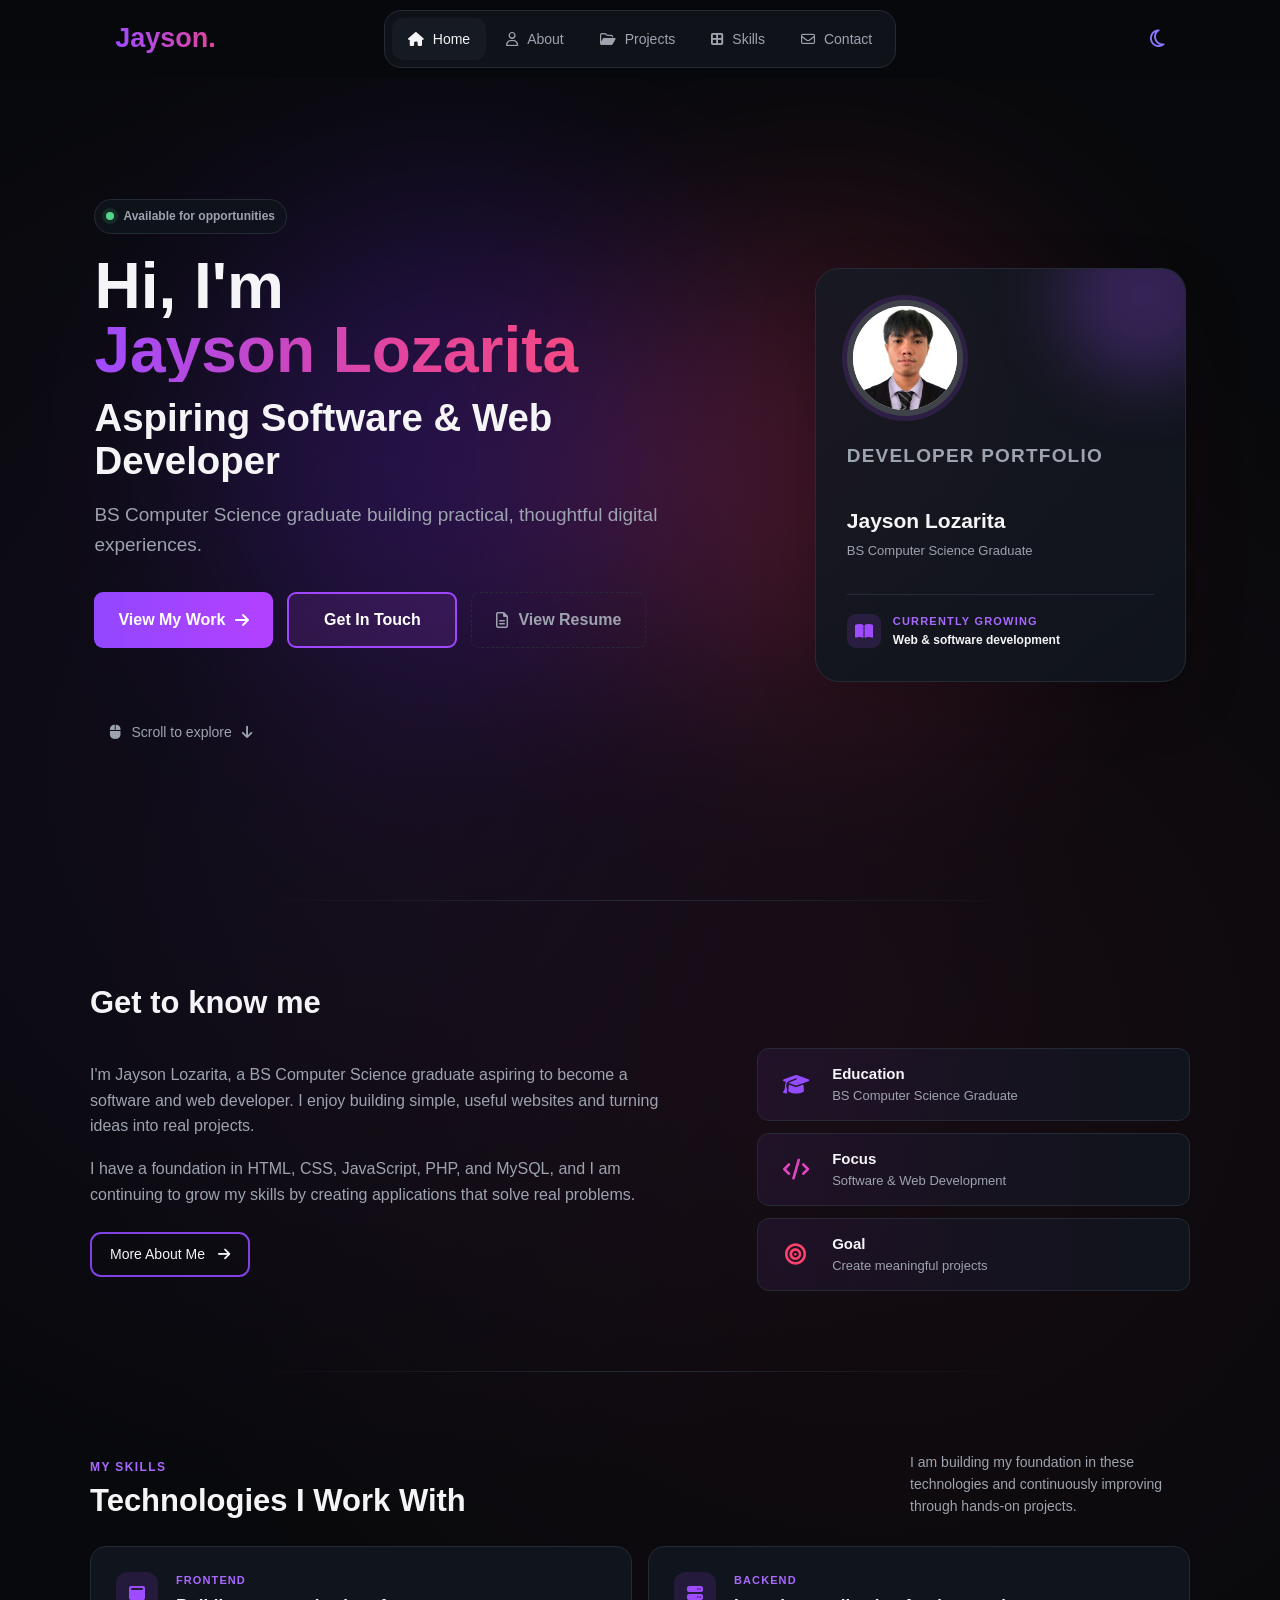
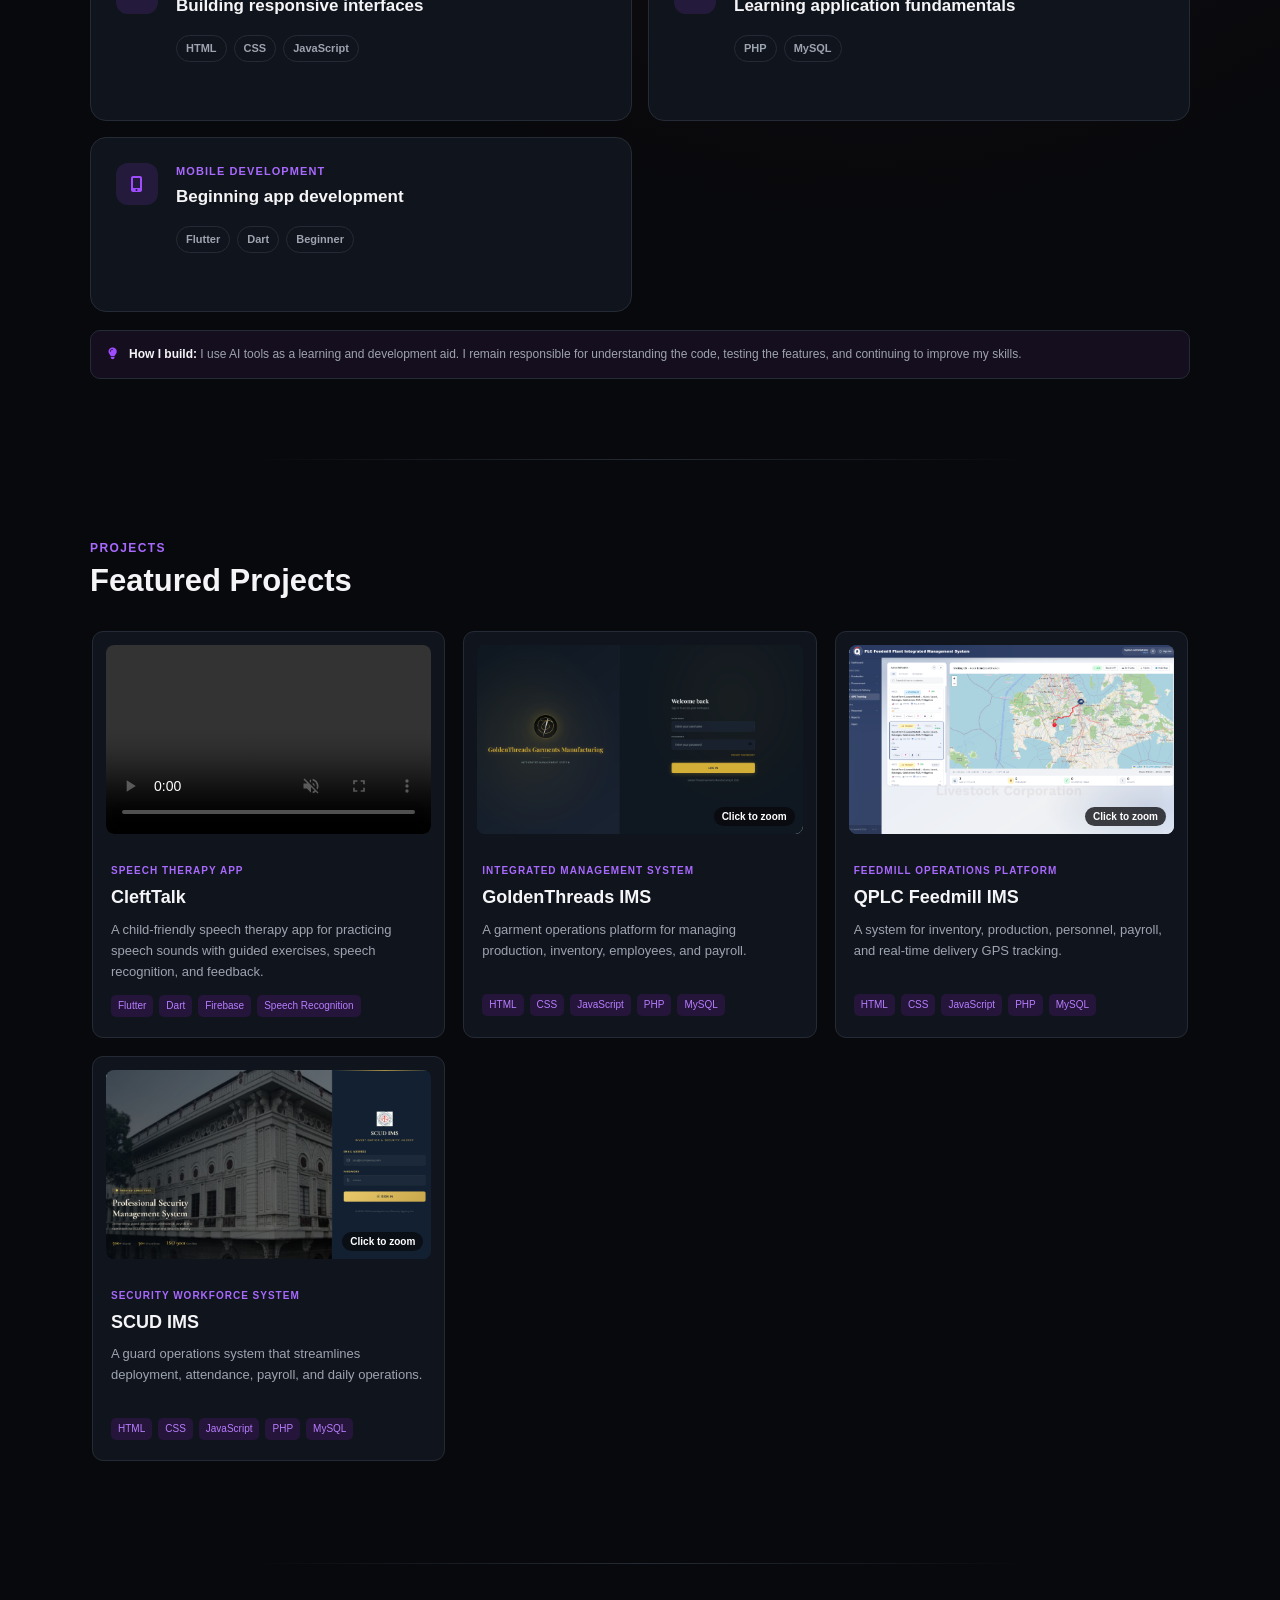
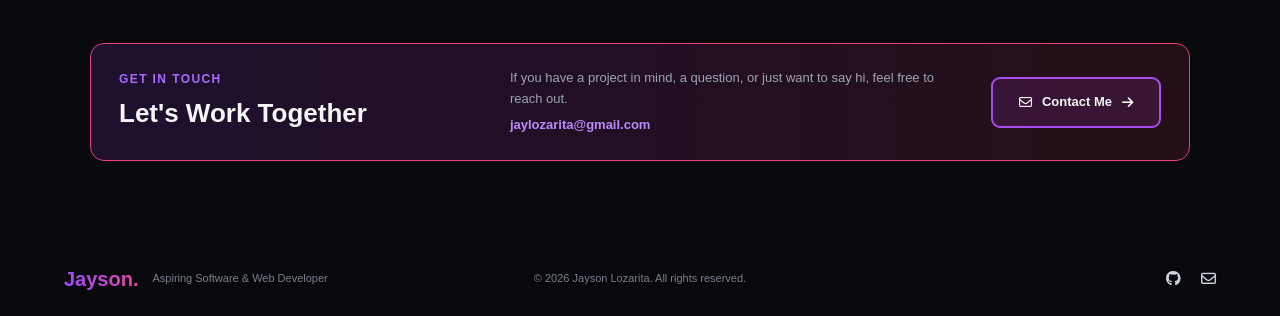
==== commit e083373f: "added profile" ====
--- a/index.html
+++ b/index.html
@@ -86,7 +86,9 @@
                 </div>
 
                 <aside class="hero-profile-card" aria-label="Developer profile summary">
-                    <div class="profile-avatar" aria-hidden="true">JL</div>
+                    <div class="profile-avatar">
+                        <img src="Profile/profile.png" alt="Portrait of Jayson Lozarita">
+                    </div>
 
                     <p class="profile-label">Developer portfolio</p>
                     <h3>Jayson Lozarita</h3>
--- a/style.css
+++ b/style.css
@@ -486,15 +486,22 @@
 
     border: 6px solid color-mix(in srgb, var(--card) 80%, transparent);
     border-radius: 50%;
-
-    background: linear-gradient(145deg, var(--purple), var(--pink));
+    overflow: hidden;
+
+    background: #ffffff;
     box-shadow: 0 0 0 5px rgba(159, 75, 255, 0.16);
-
-    color: white;
-
-    font-size: 36px;
-    font-weight: 900;
-    letter-spacing: -2px;
+}
+
+
+.profile-avatar img {
+    width: 100%;
+    height: 100%;
+
+    display: block;
+
+    object-fit: cover;
+    object-position: center 45%;
+    transform: scale(1.18);
 }
 
 
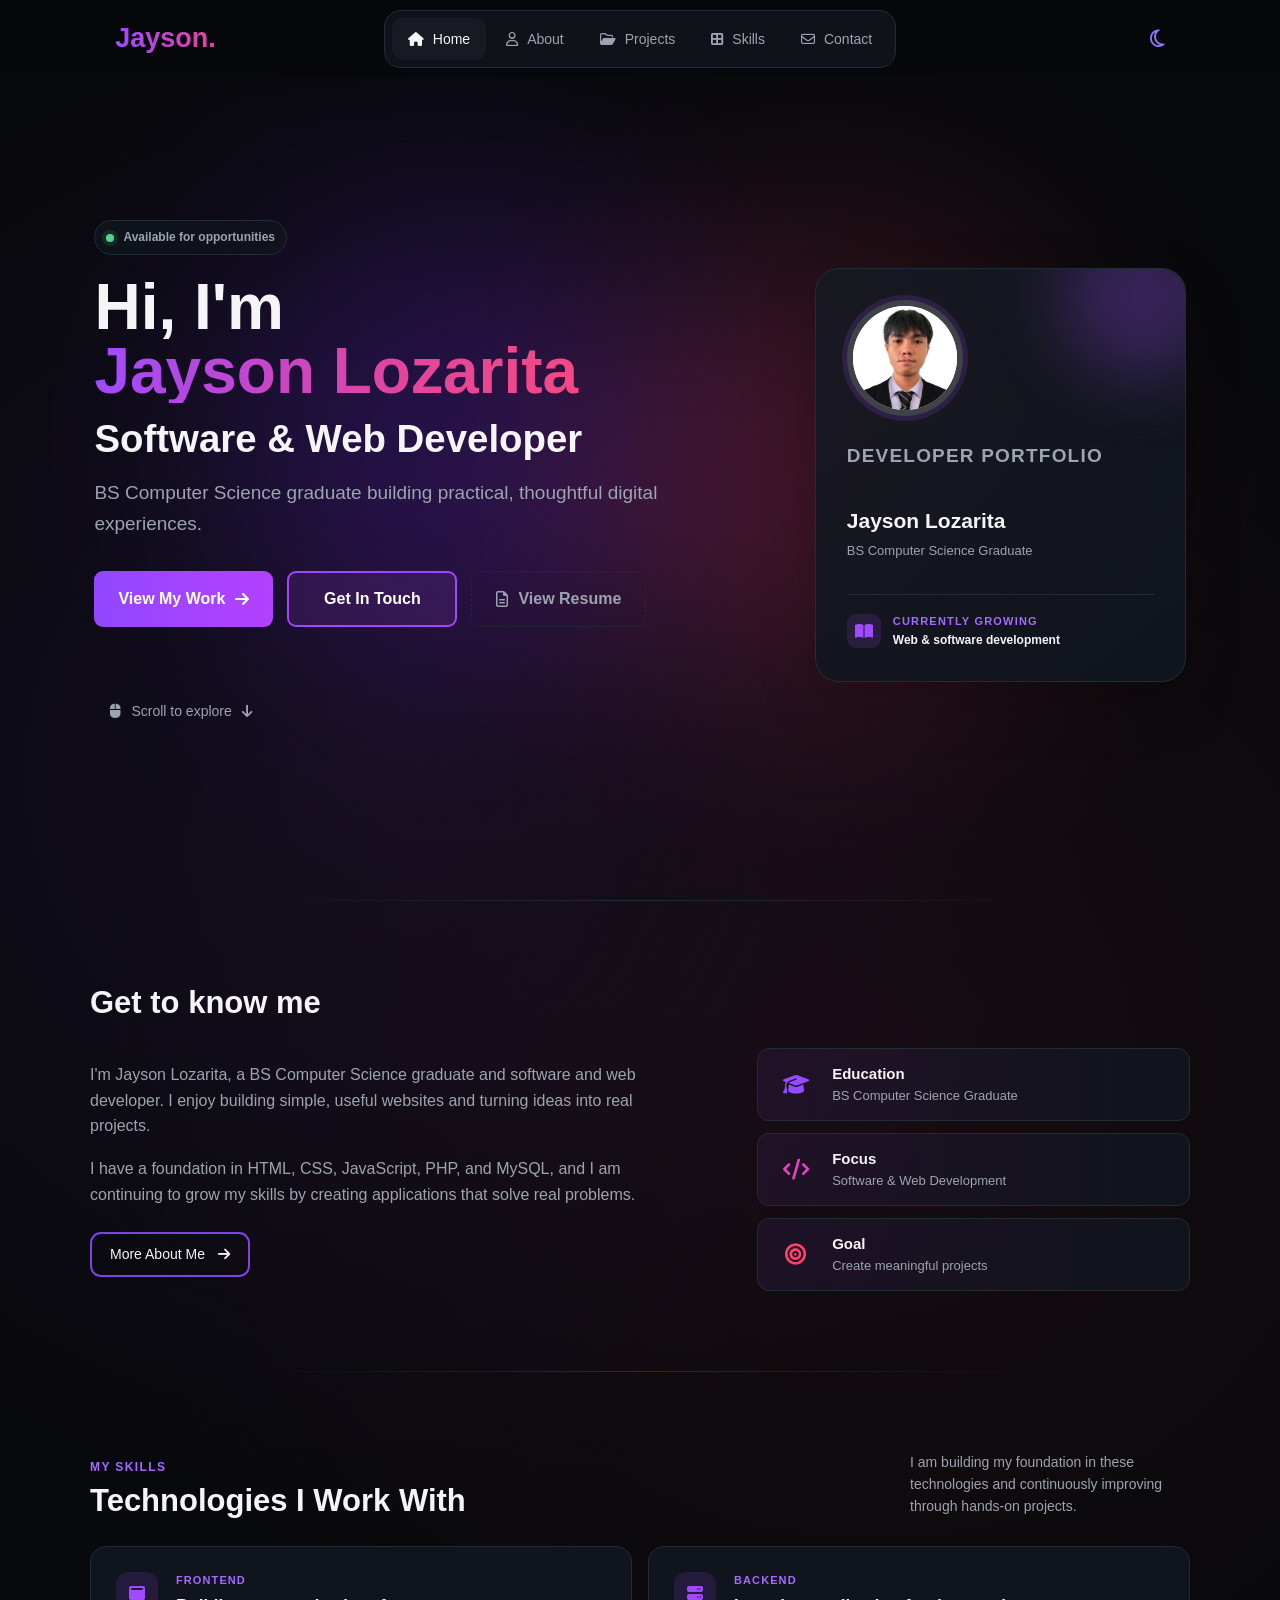
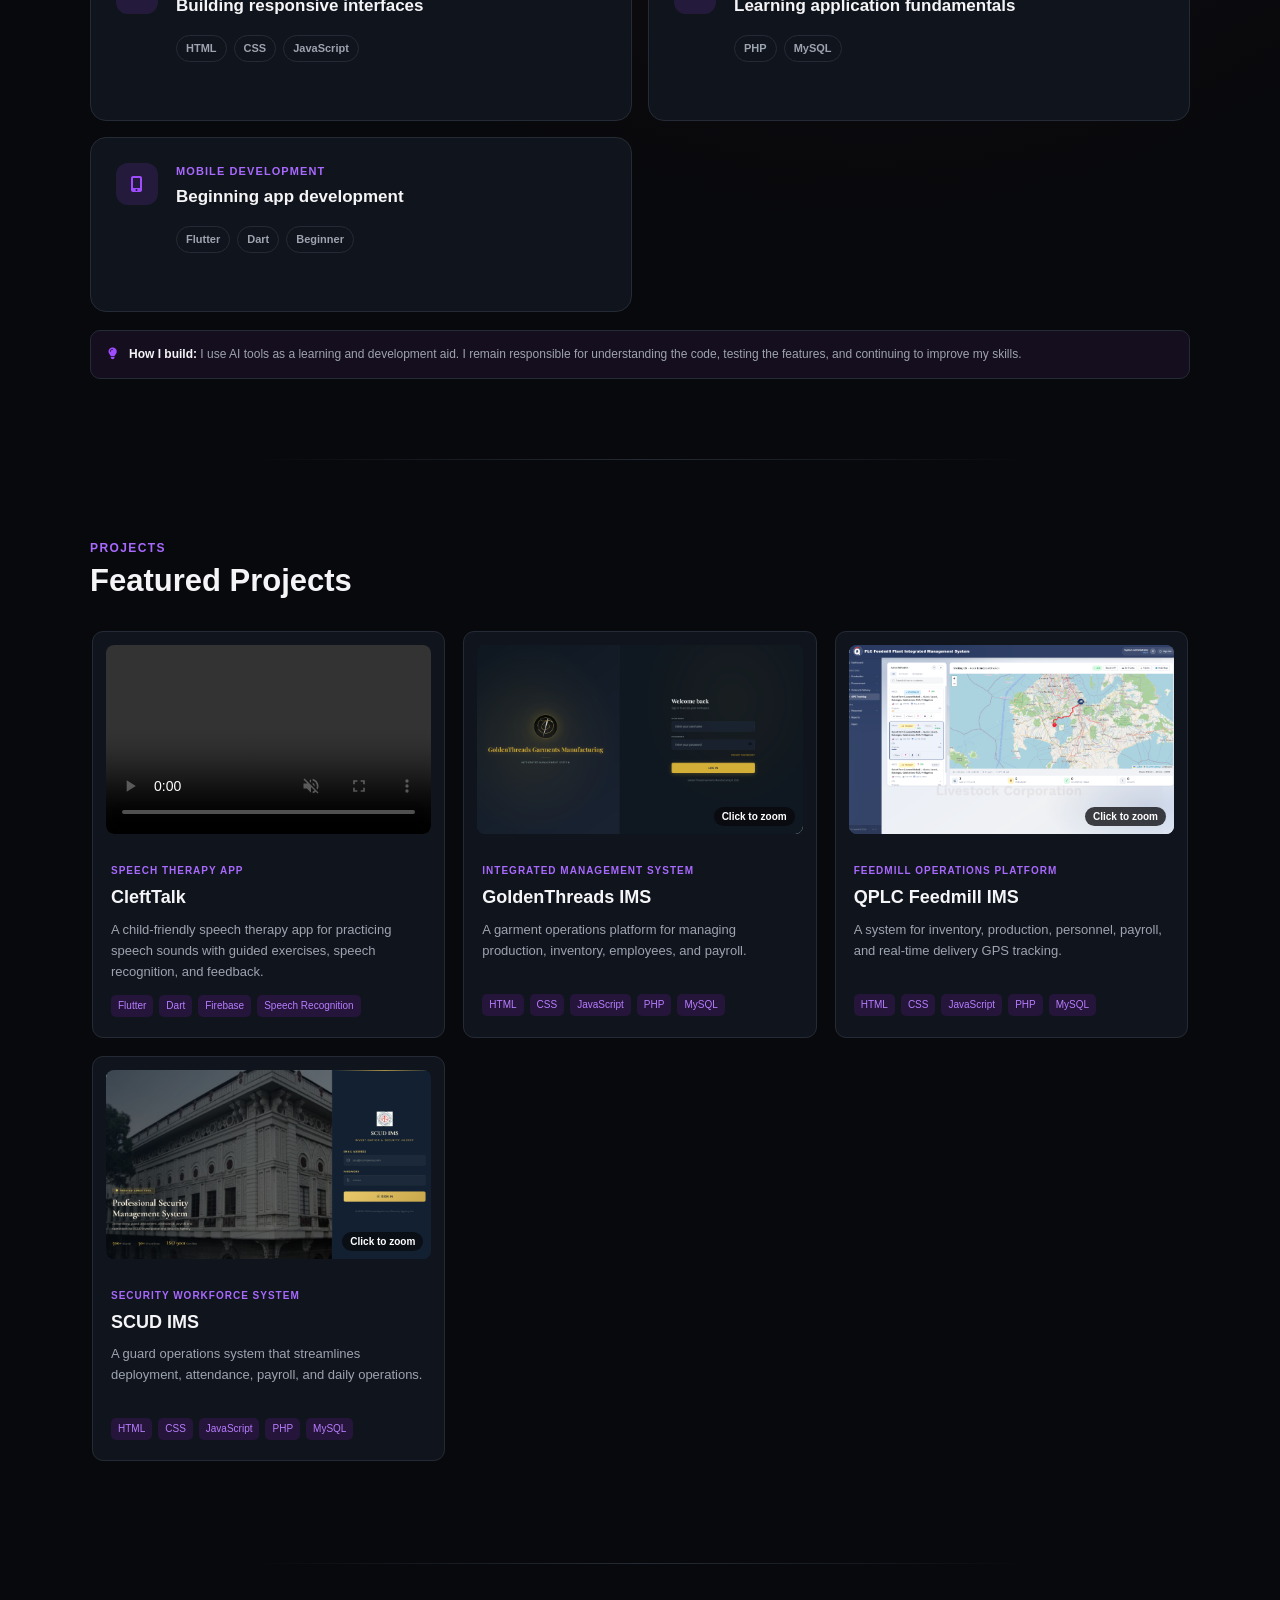
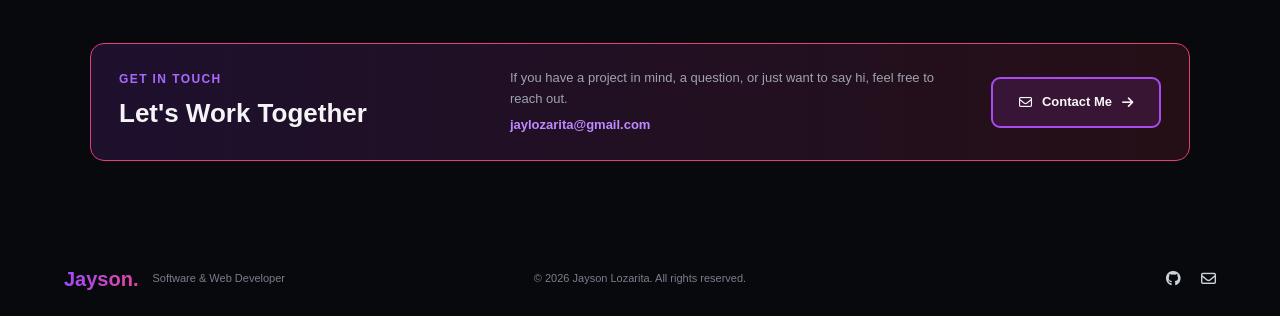
==== commit bc132466: "Updated" ====
--- a/index.html
+++ b/index.html
@@ -4,7 +4,19 @@
 <head>
     <meta charset="UTF-8">
     <meta name="viewport" content="width=device-width, initial-scale=1.0">
-    <title>Jayson Lozarita | Portfolio</title>
+    <title>Jayson Lozarita | Software &amp; Web Developer</title>
+    <meta
+        name="description"
+        content="Jayson Lozarita is a software and web developer who builds practical, thoughtful digital experiences."
+    >
+    <meta name="author" content="Jayson Lozarita">
+    <meta name="robots" content="index, follow">
+    <meta property="og:title" content="Jayson Lozarita | Software &amp; Web Developer">
+    <meta
+        property="og:description"
+        content="Explore the portfolio and projects of Jayson Lozarita, a software and web developer."
+    >
+    <meta property="og:type" content="website">
     <link rel="stylesheet" href="style.css">
     <link href="https://cdnjs.cloudflare.com/ajax/libs/font-awesome/6.5.2/css/all.min.css" rel="stylesheet">
 </head>
@@ -56,7 +68,7 @@
 
                     <h1>Hi, I'm<span>Jayson Lozarita</span></h1>
 
-                    <h2>Aspiring Software &amp; Web Developer</h2>
+                    <h2>Software &amp; Web Developer</h2>
 
                     <p>BS Computer Science graduate building practical, thoughtful digital experiences.</p>
 
@@ -125,7 +137,7 @@
 
                     <p>
                         I'm Jayson Lozarita, a BS Computer Science graduate
-                        aspiring to become a software and web developer. I enjoy building simple,
+                        and software and web developer. I enjoy building simple,
                         useful websites and turning ideas into real projects.
                     </p>
 
@@ -424,7 +436,7 @@
             </a>
 
             <span>
-                Aspiring Software &amp; Web Developer
+                Software &amp; Web Developer
             </span>
 
         </div>
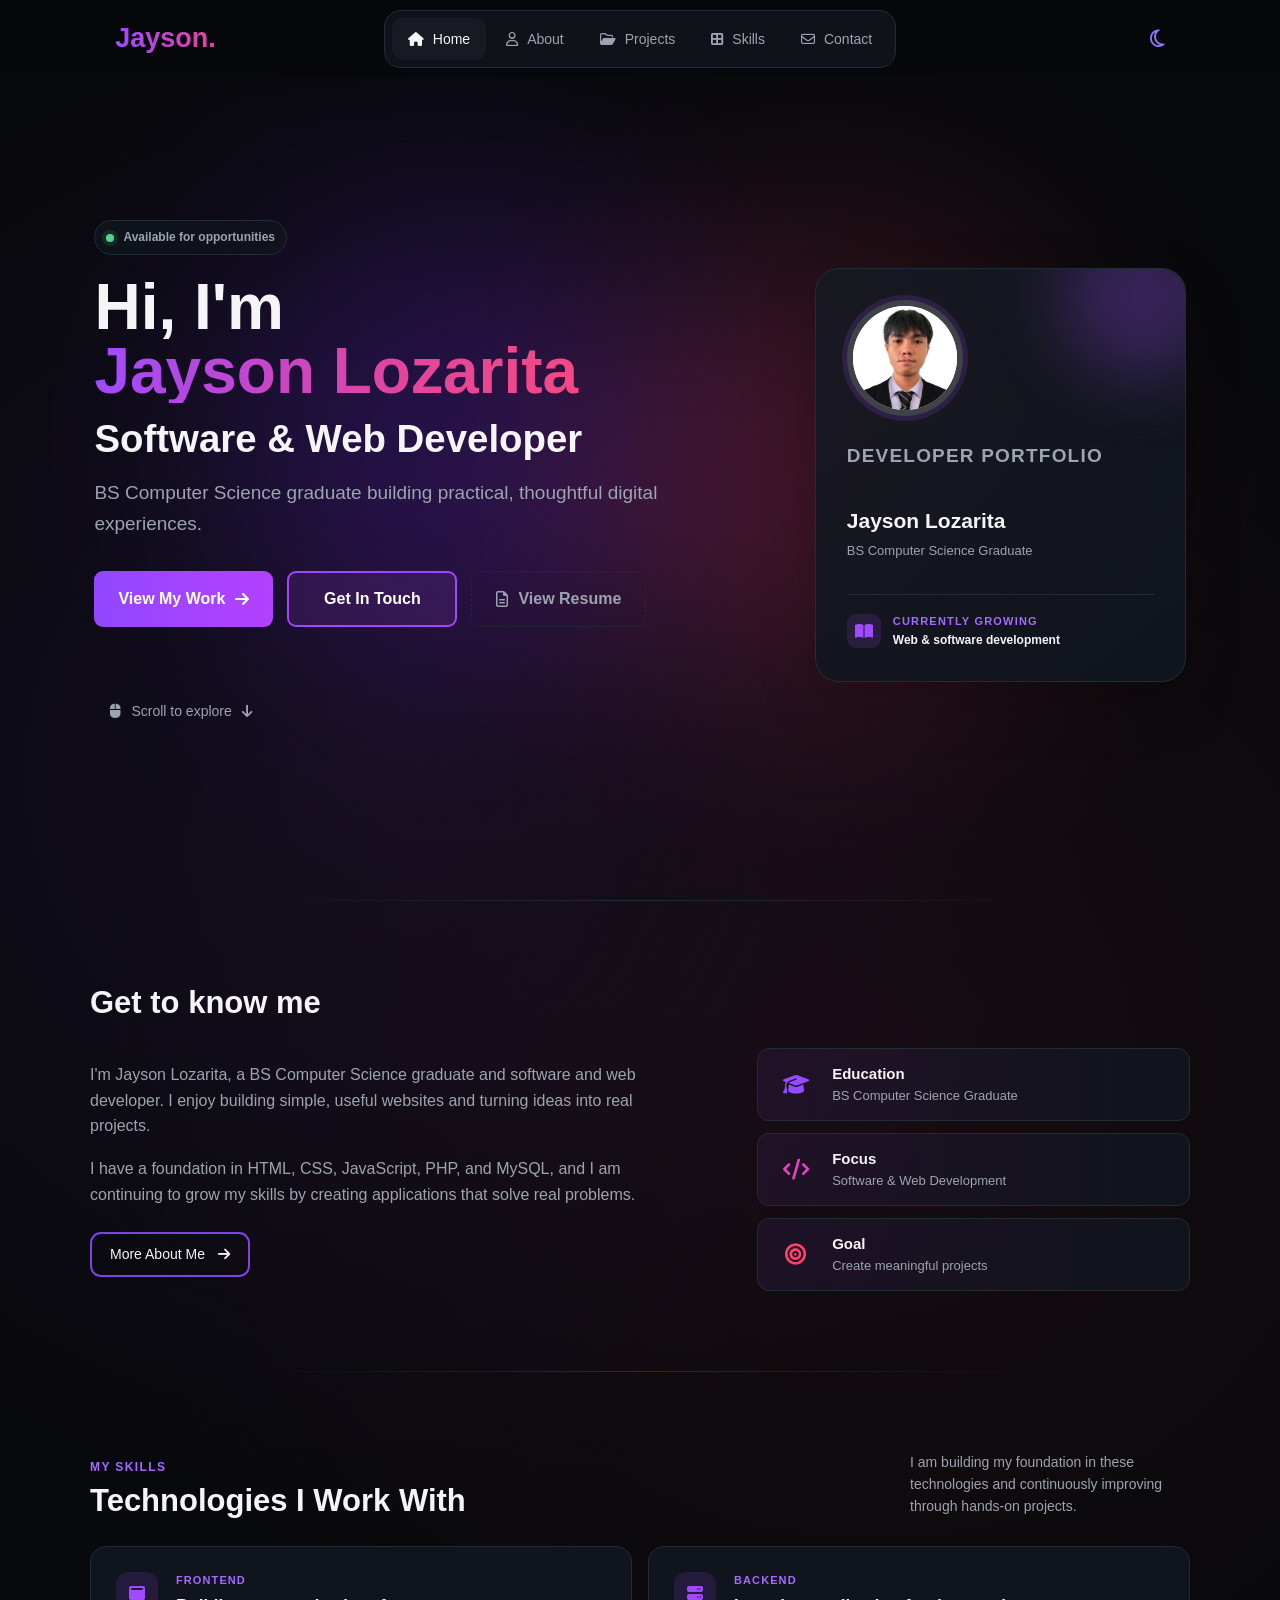
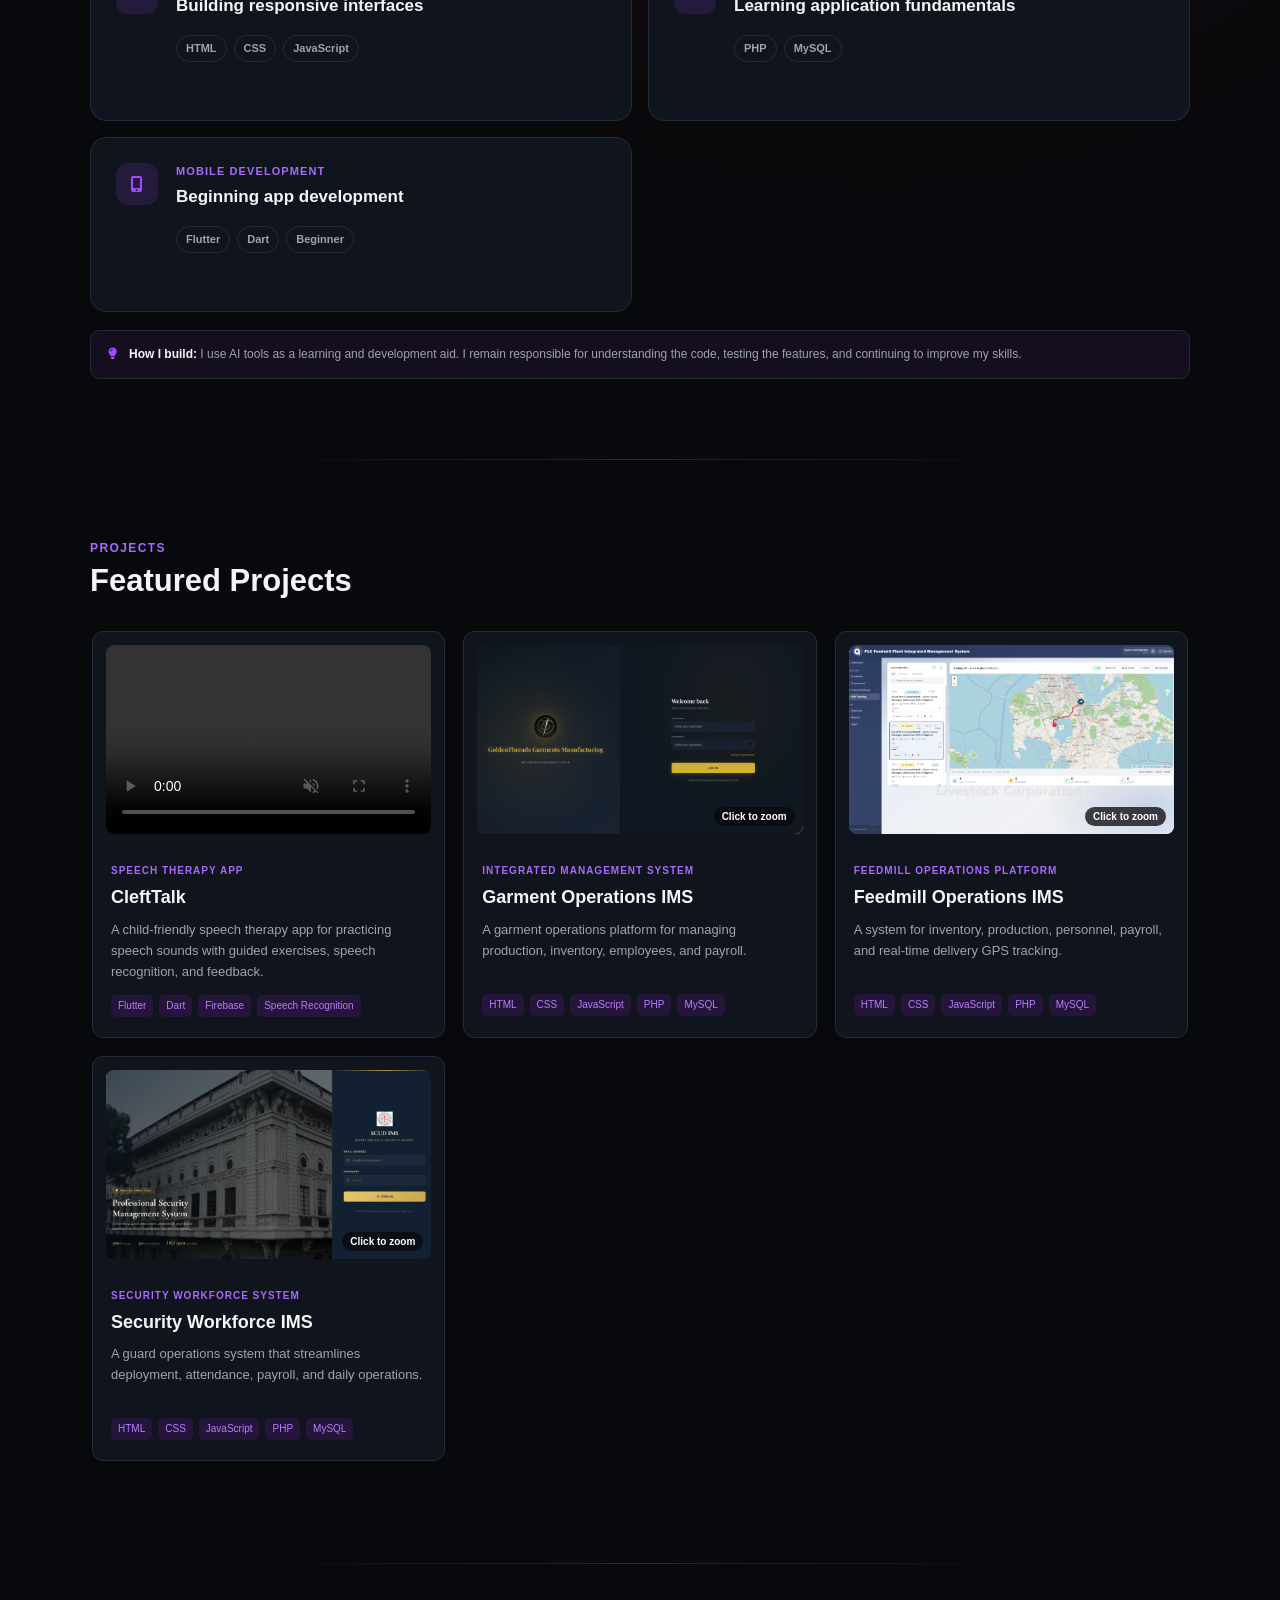
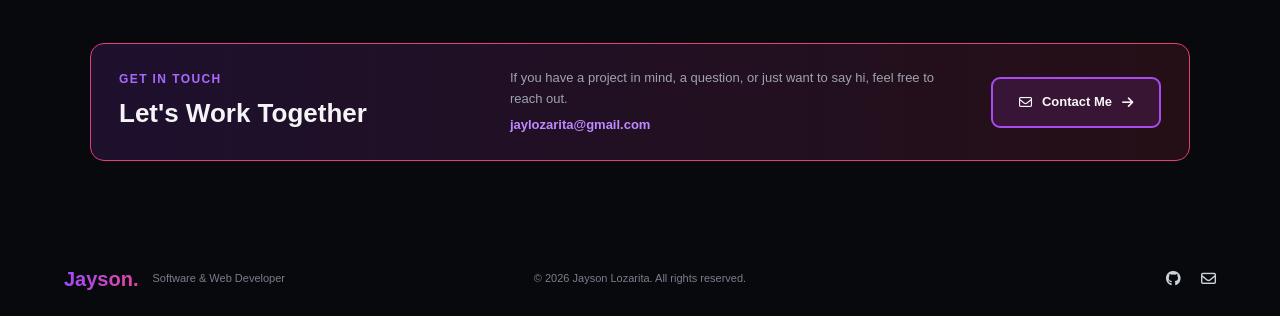
==== commit 169ee317: "Projects Updated Names" ====
--- a/index.html
+++ b/index.html
@@ -11,6 +11,7 @@
     >
     <meta name="author" content="Jayson Lozarita">
     <meta name="robots" content="index, follow">
+    <meta name="google-site-verification" content="FHrszisrPmOiHrcJM8tEAqZuH4uhBCIMVQynce2GjH0">
     <meta property="og:title" content="Jayson Lozarita | Software &amp; Web Developer">
     <meta
         property="og:description"
@@ -328,7 +329,7 @@
                         </button>
                         <div class="project-content">
                             <span class="project-type">Integrated Management System</span>
-                            <h3>GoldenThreads IMS</h3>
+                            <h3>Garment Operations IMS</h3>
                             <p>A garment operations platform for managing production, inventory, employees, and payroll.</p>
                             <div class="tags">
                                 <span>HTML</span>
@@ -347,7 +348,7 @@
                         </button>
                         <div class="project-content">
                             <span class="project-type">Feedmill Operations Platform</span>
-                            <h3>QPLC Feedmill IMS</h3>
+                            <h3>Feedmill Operations IMS</h3>
                             <p>A system for inventory, production, personnel, payroll, and real-time delivery GPS tracking.</p>
                             <div class="tags">
                                 <span>HTML</span>
@@ -366,7 +367,7 @@
                         </button>
                         <div class="project-content">
                             <span class="project-type">Security Workforce System</span>
-                            <h3>SCUD IMS</h3>
+                            <h3>Security Workforce IMS</h3>
                             <p>A guard operations system that streamlines deployment, attendance, payroll, and daily operations.</p>
                             <div class="tags">
                                 <span>HTML</span>
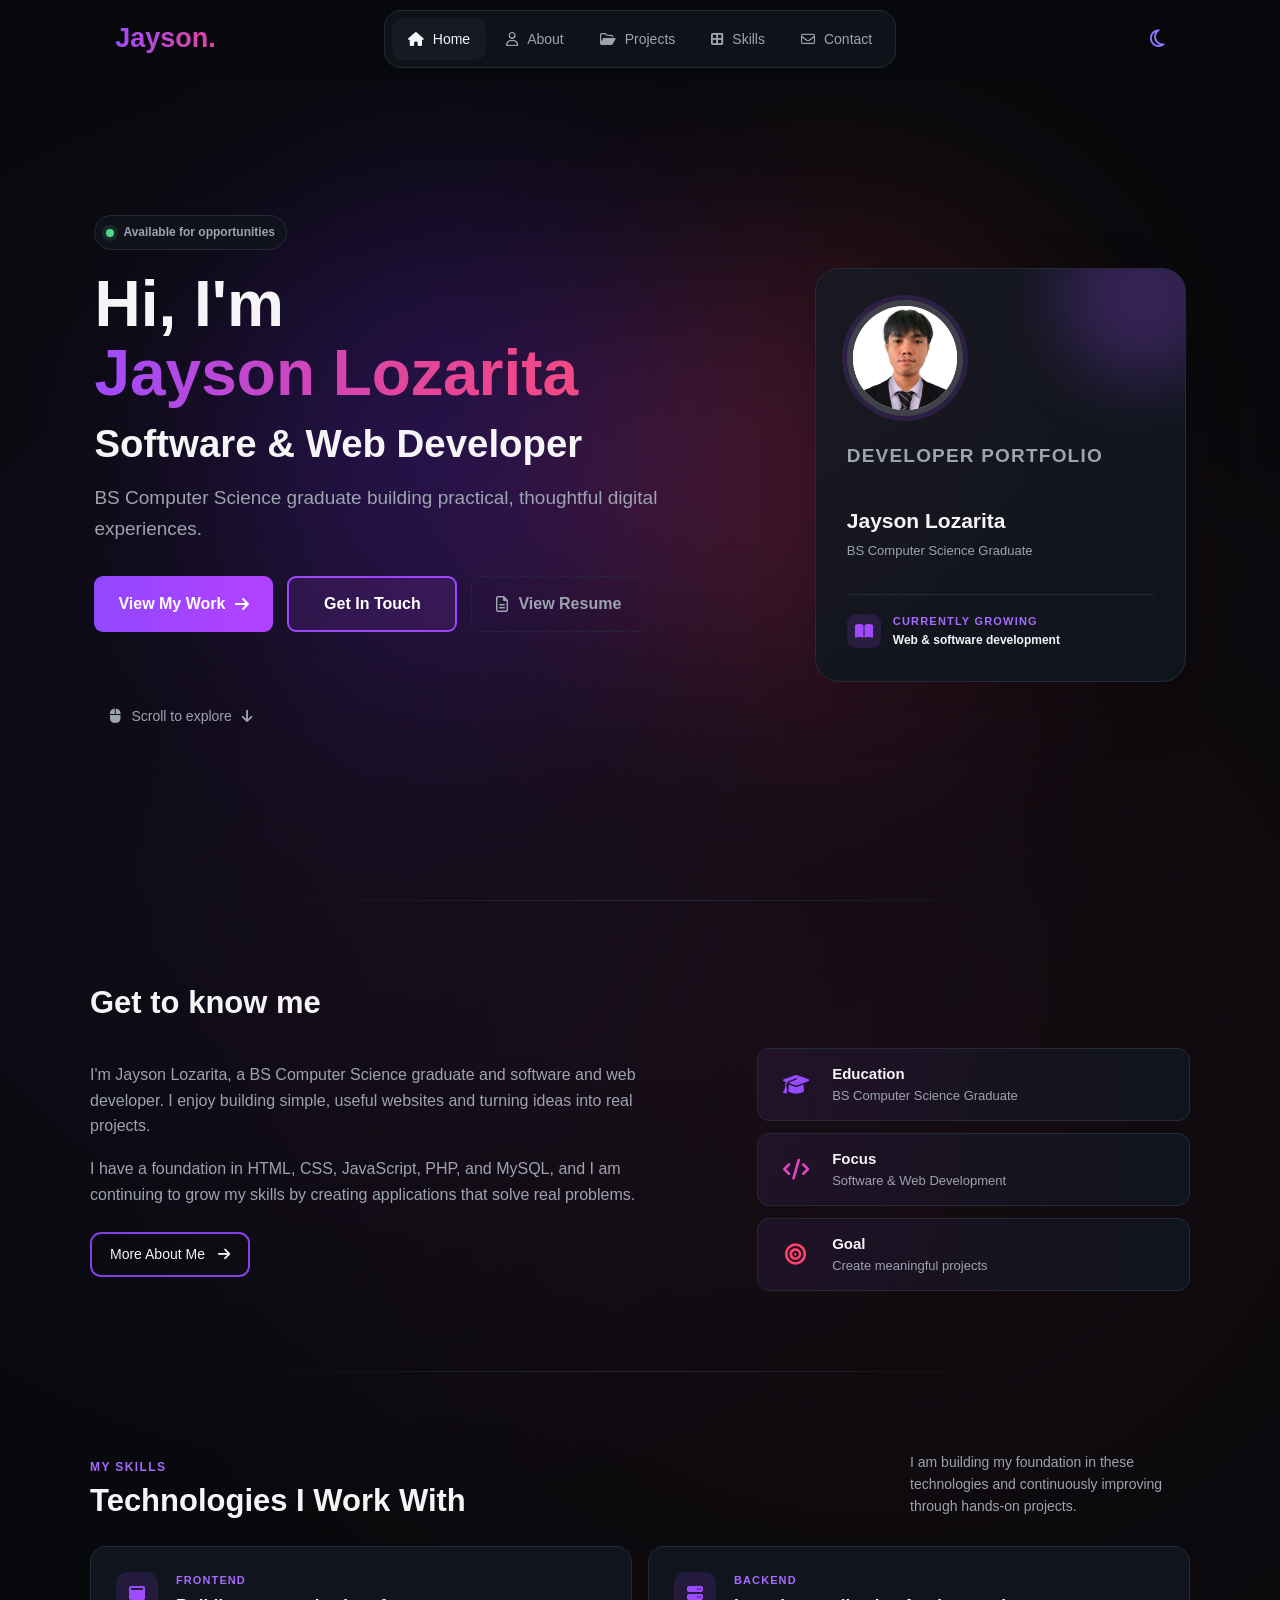
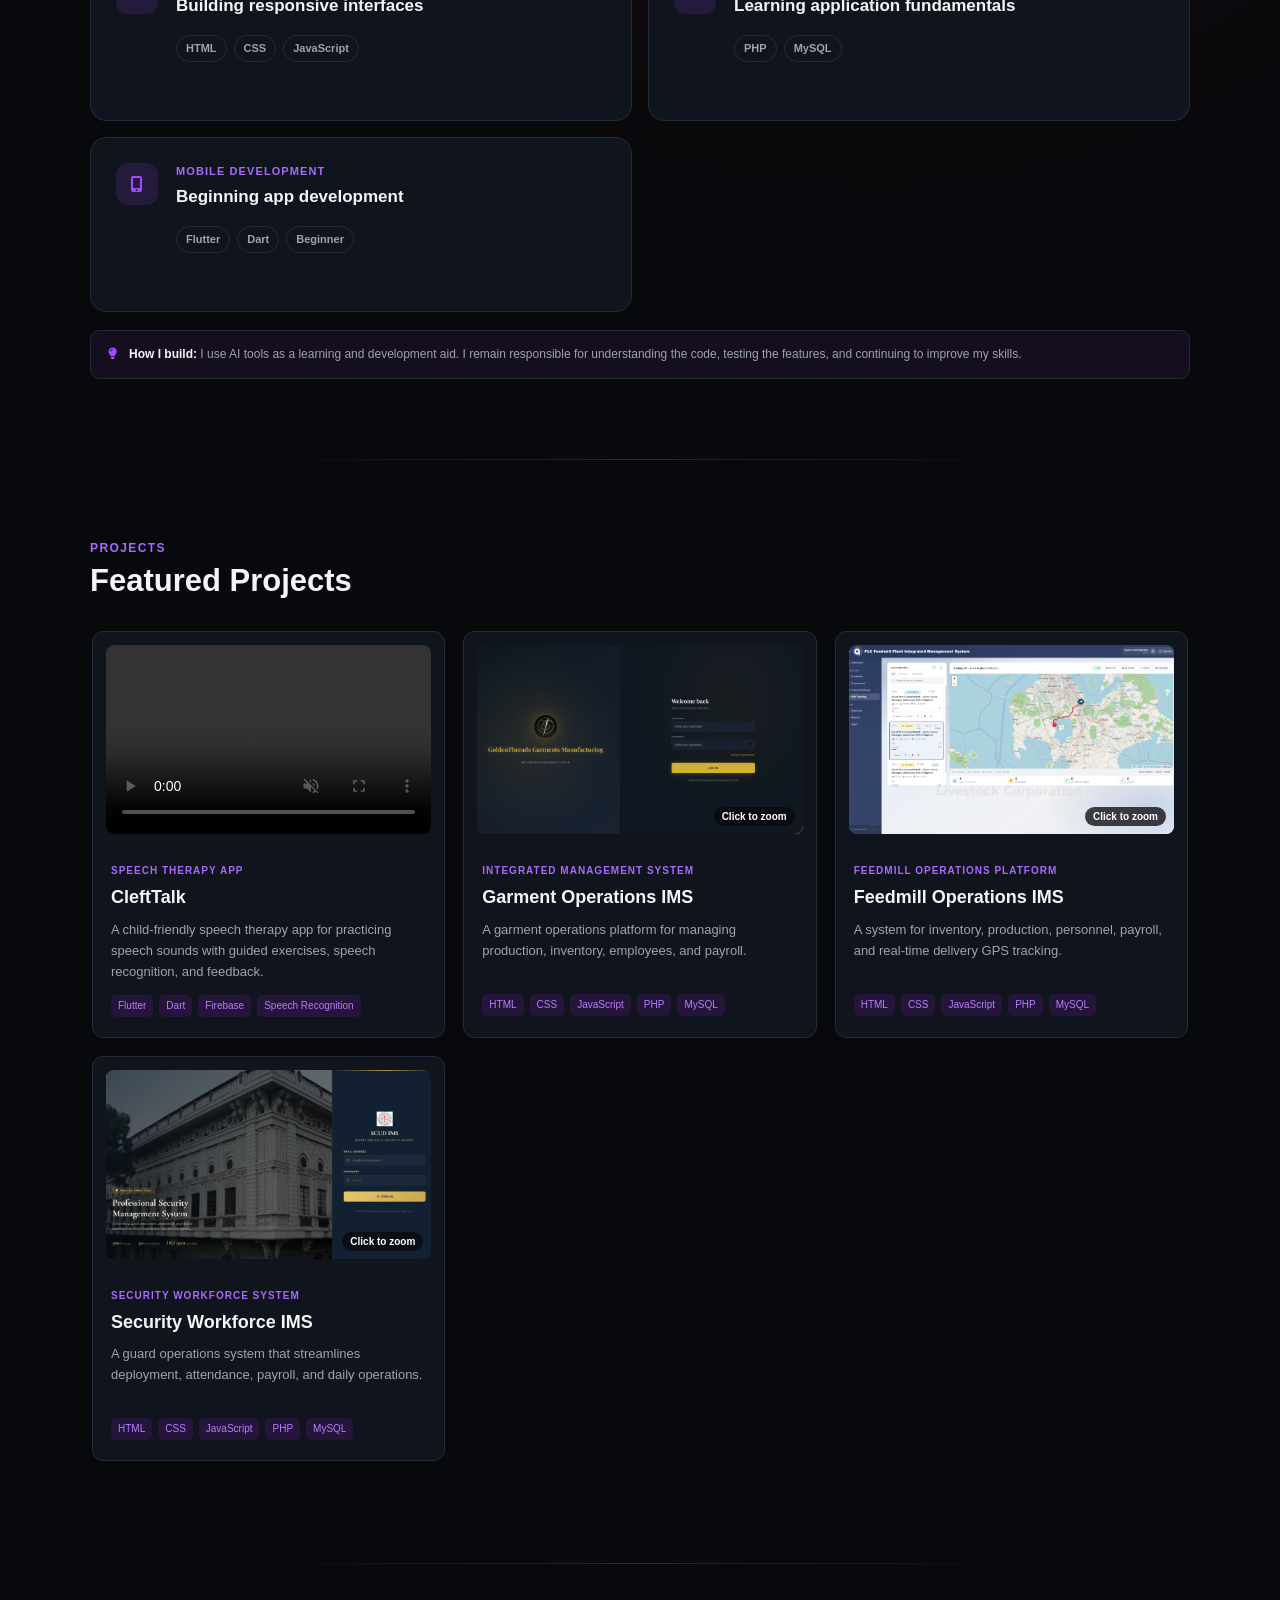
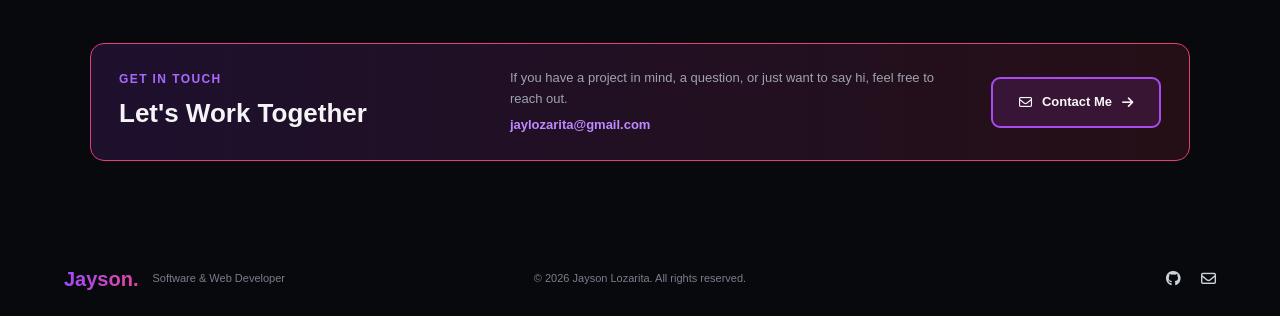
==== commit e6441ef3: "Fixes" ====
--- a/index.html
+++ b/index.html
@@ -18,6 +18,7 @@
         content="Explore the portfolio and projects of Jayson Lozarita, a software and web developer."
     >
     <meta property="og:type" content="website">
+       <link rel="icon" type="image/svg+xml" href="favicon.svg">
     <link rel="stylesheet" href="style.css">
     <link href="https://cdnjs.cloudflare.com/ajax/libs/font-awesome/6.5.2/css/all.min.css" rel="stylesheet">
 </head>
--- a/style.css
+++ b/style.css
@@ -283,7 +283,7 @@
     font-size:
         clamp(42px, 5vw, 70px);
 
-    line-height: 1;
+    line-height: 1.08;
 
     font-weight: 900;
 
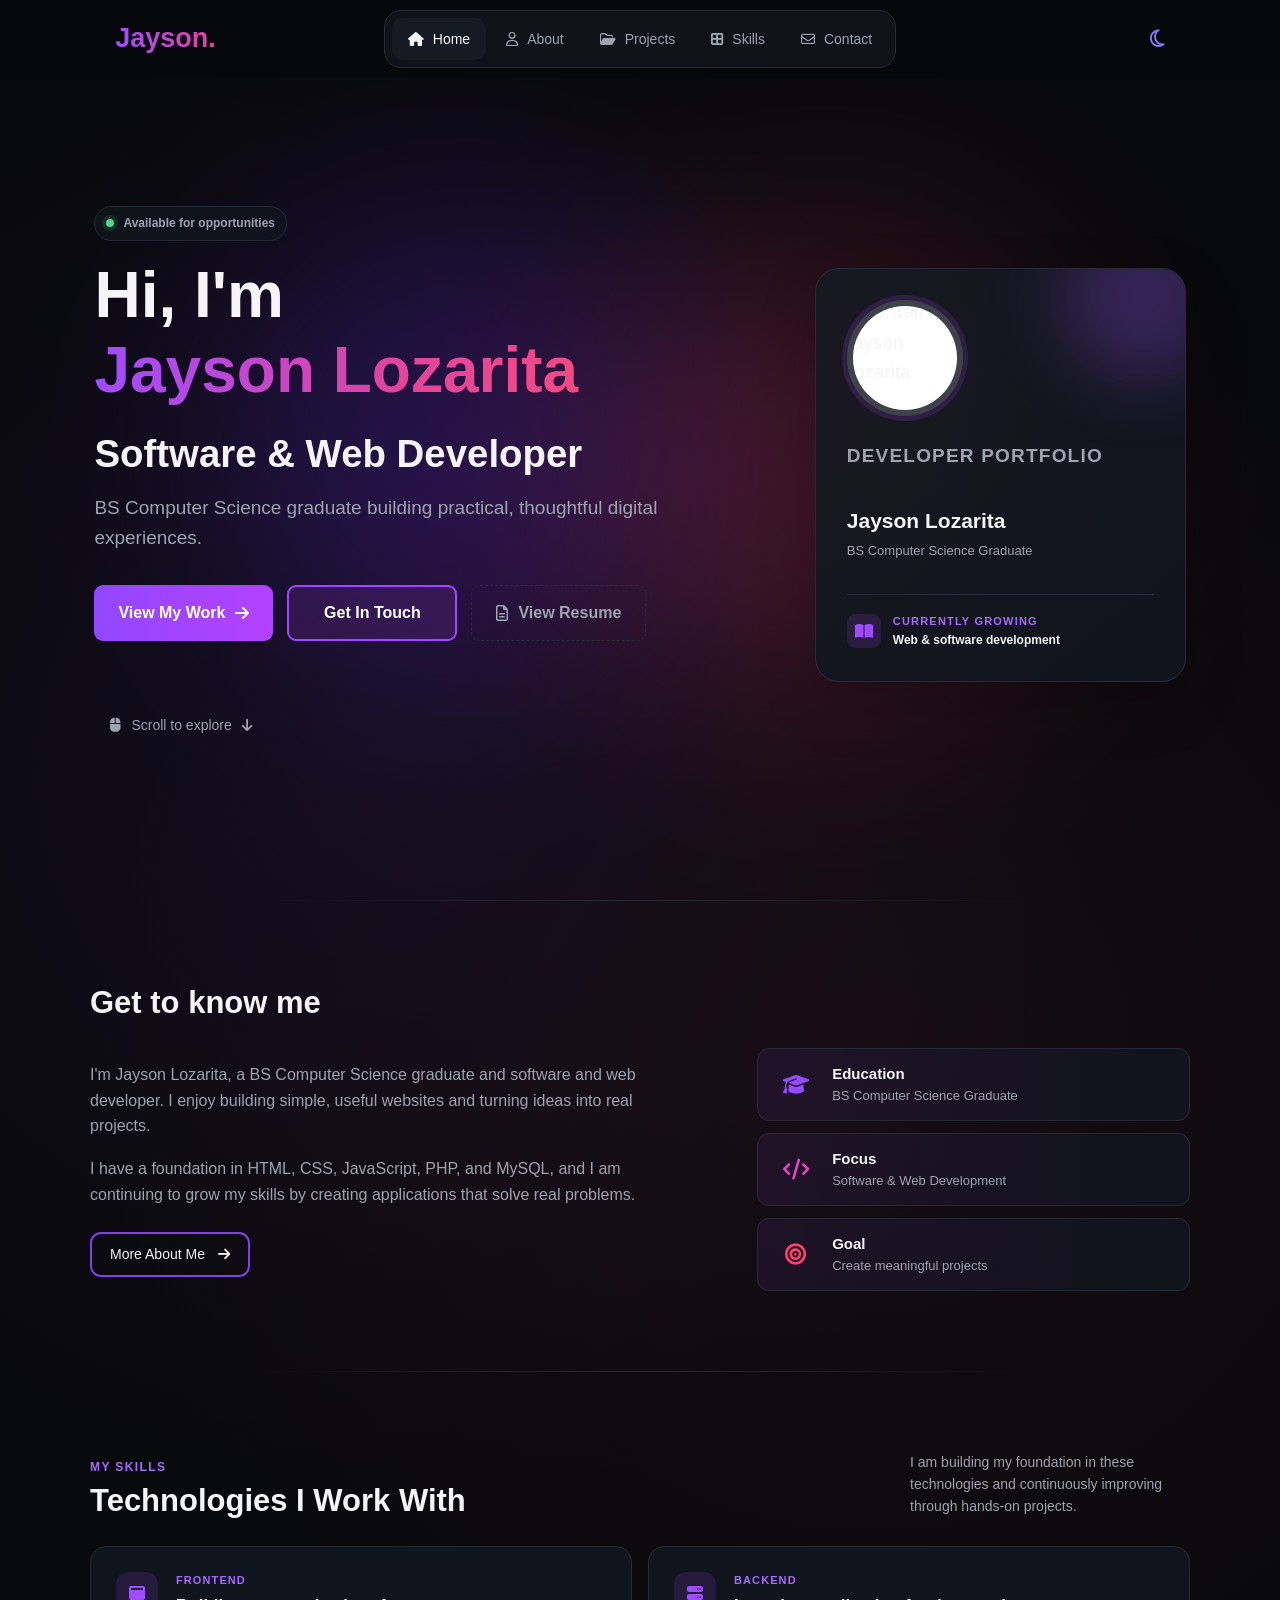
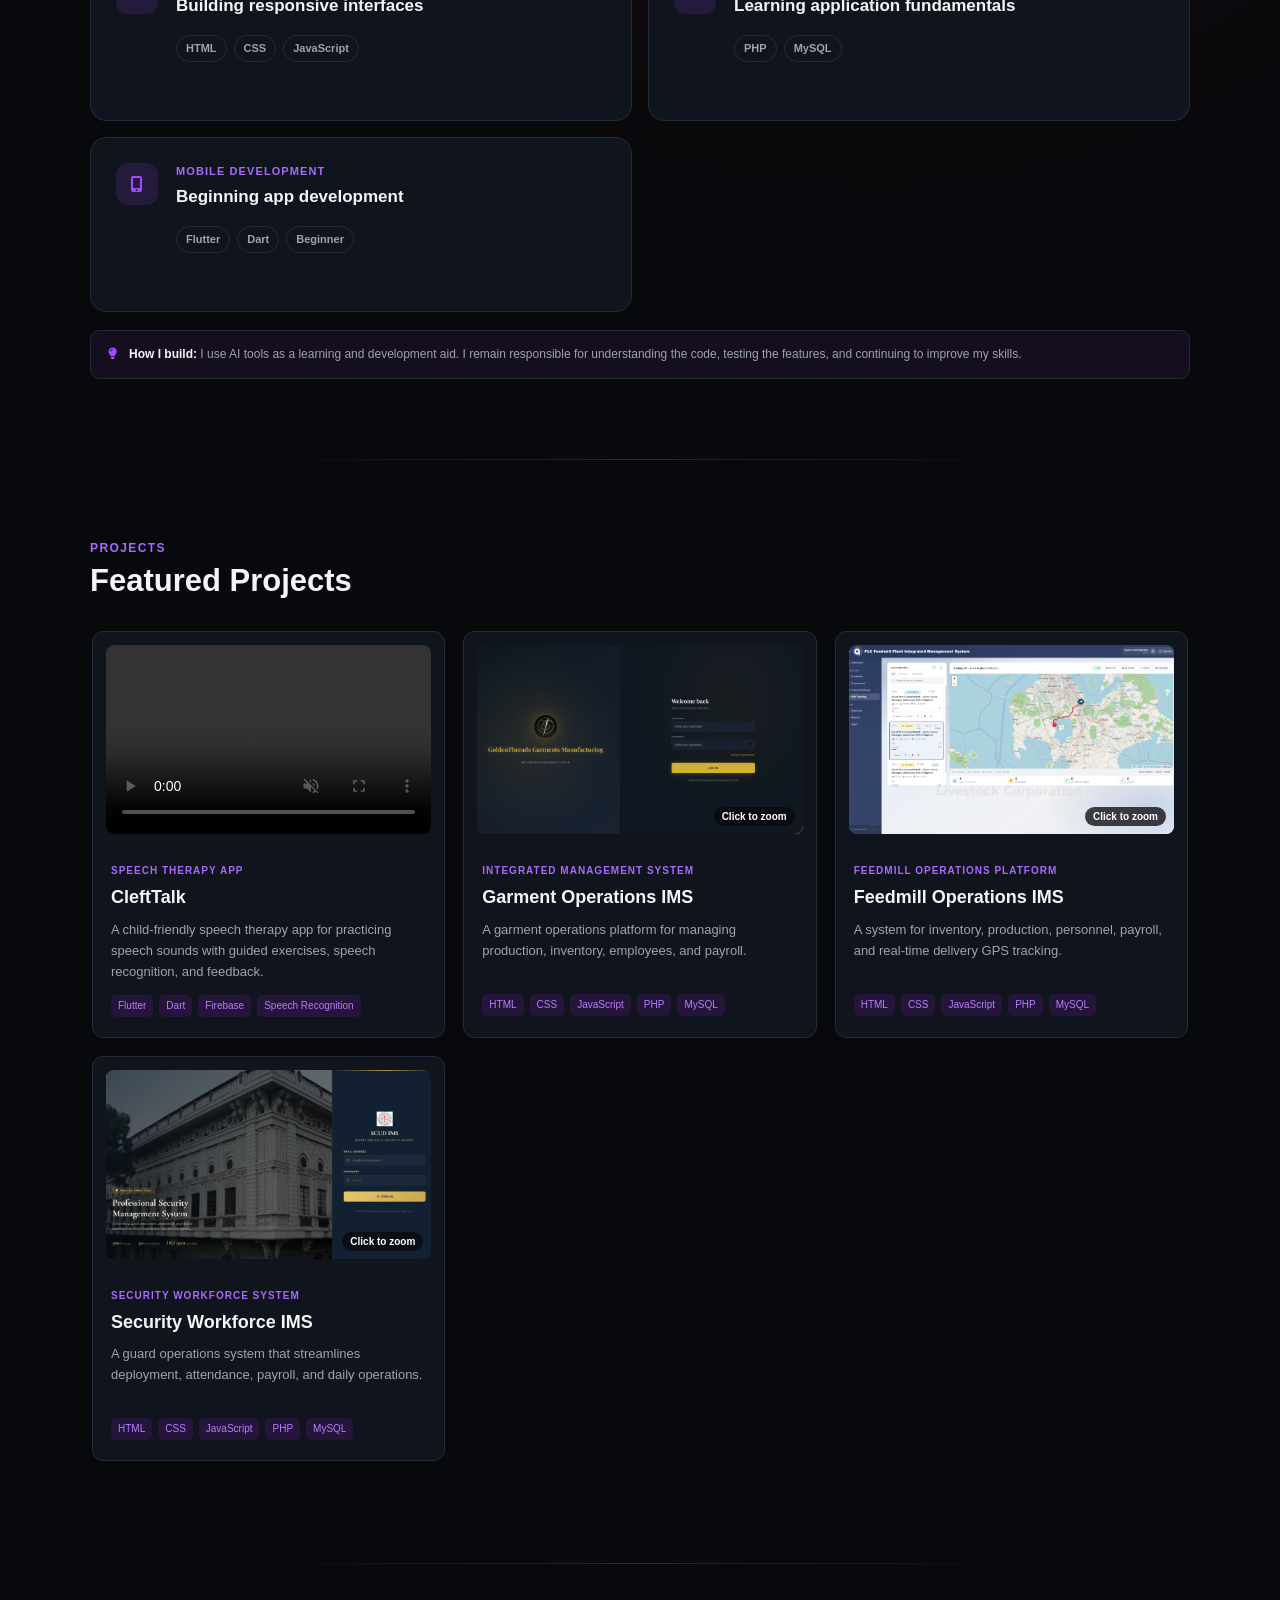
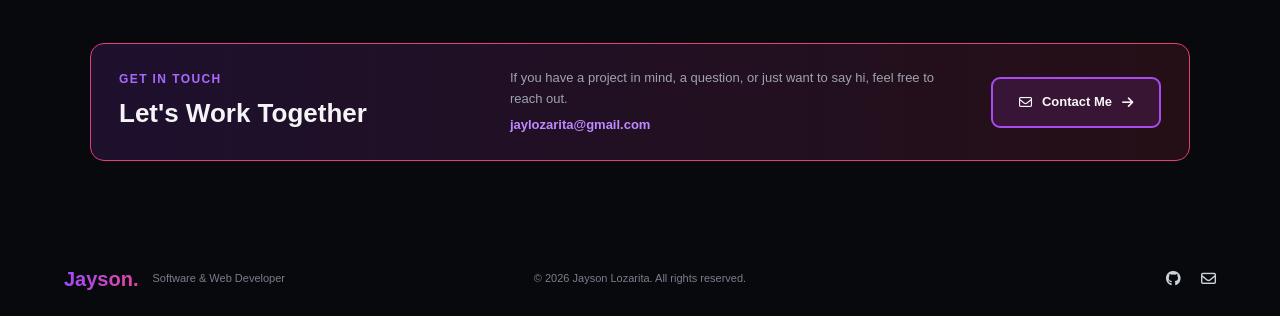
==== commit 164cd38c: "Remove image source from profile avatar" ====
--- a/index.html
+++ b/index.html
@@ -101,7 +101,7 @@
 
                 <aside class="hero-profile-card" aria-label="Developer profile summary">
                     <div class="profile-avatar">
-                        <img src="Profile/profile.png" alt="Portrait of Jayson Lozarita">
+                        <img src="" alt="Portrait of Jayson Lozarita">
                     </div>
 
                     <p class="profile-label">Developer portfolio</p>
--- a/style.css
+++ b/style.css
@@ -294,6 +294,10 @@
 .hero h1 span {
     display: block;
 
+    line-height: 1.25;
+
+    padding-bottom: 0.12em;
+
     background:
         linear-gradient(
             90deg,
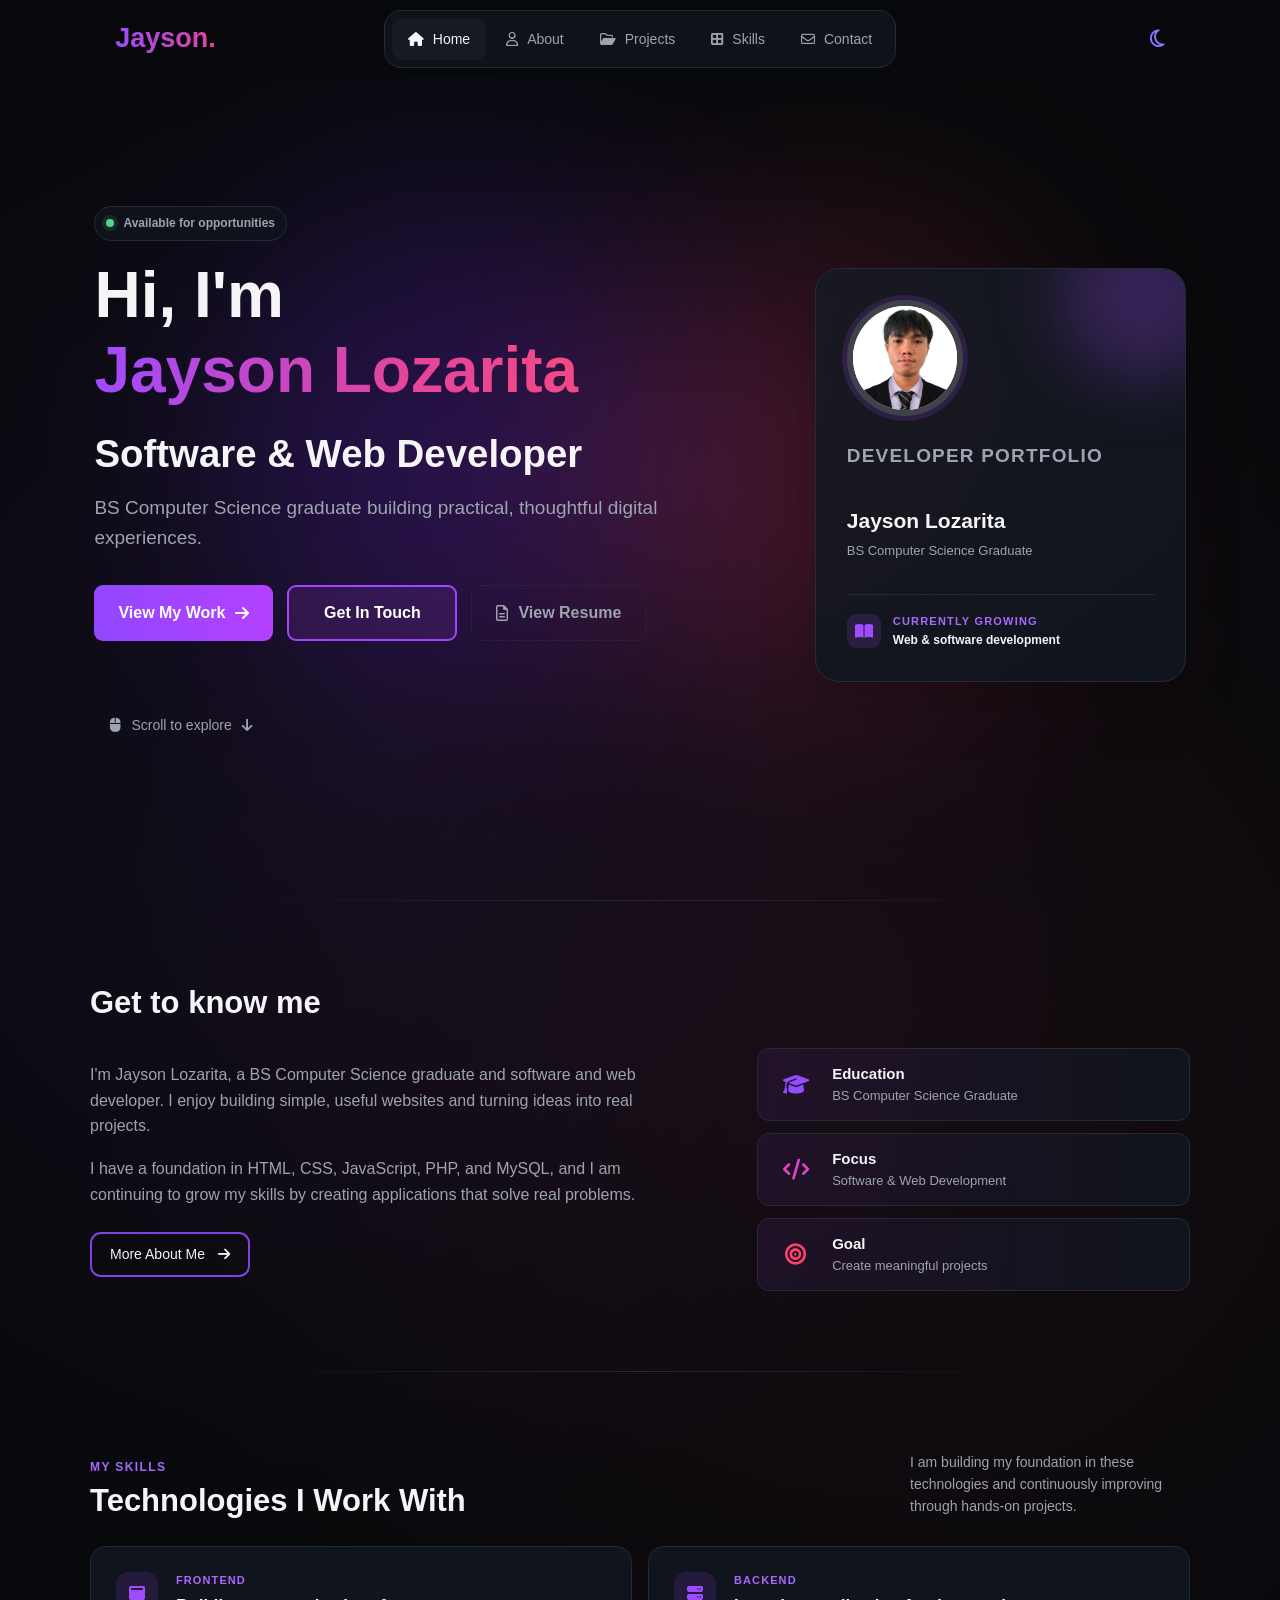
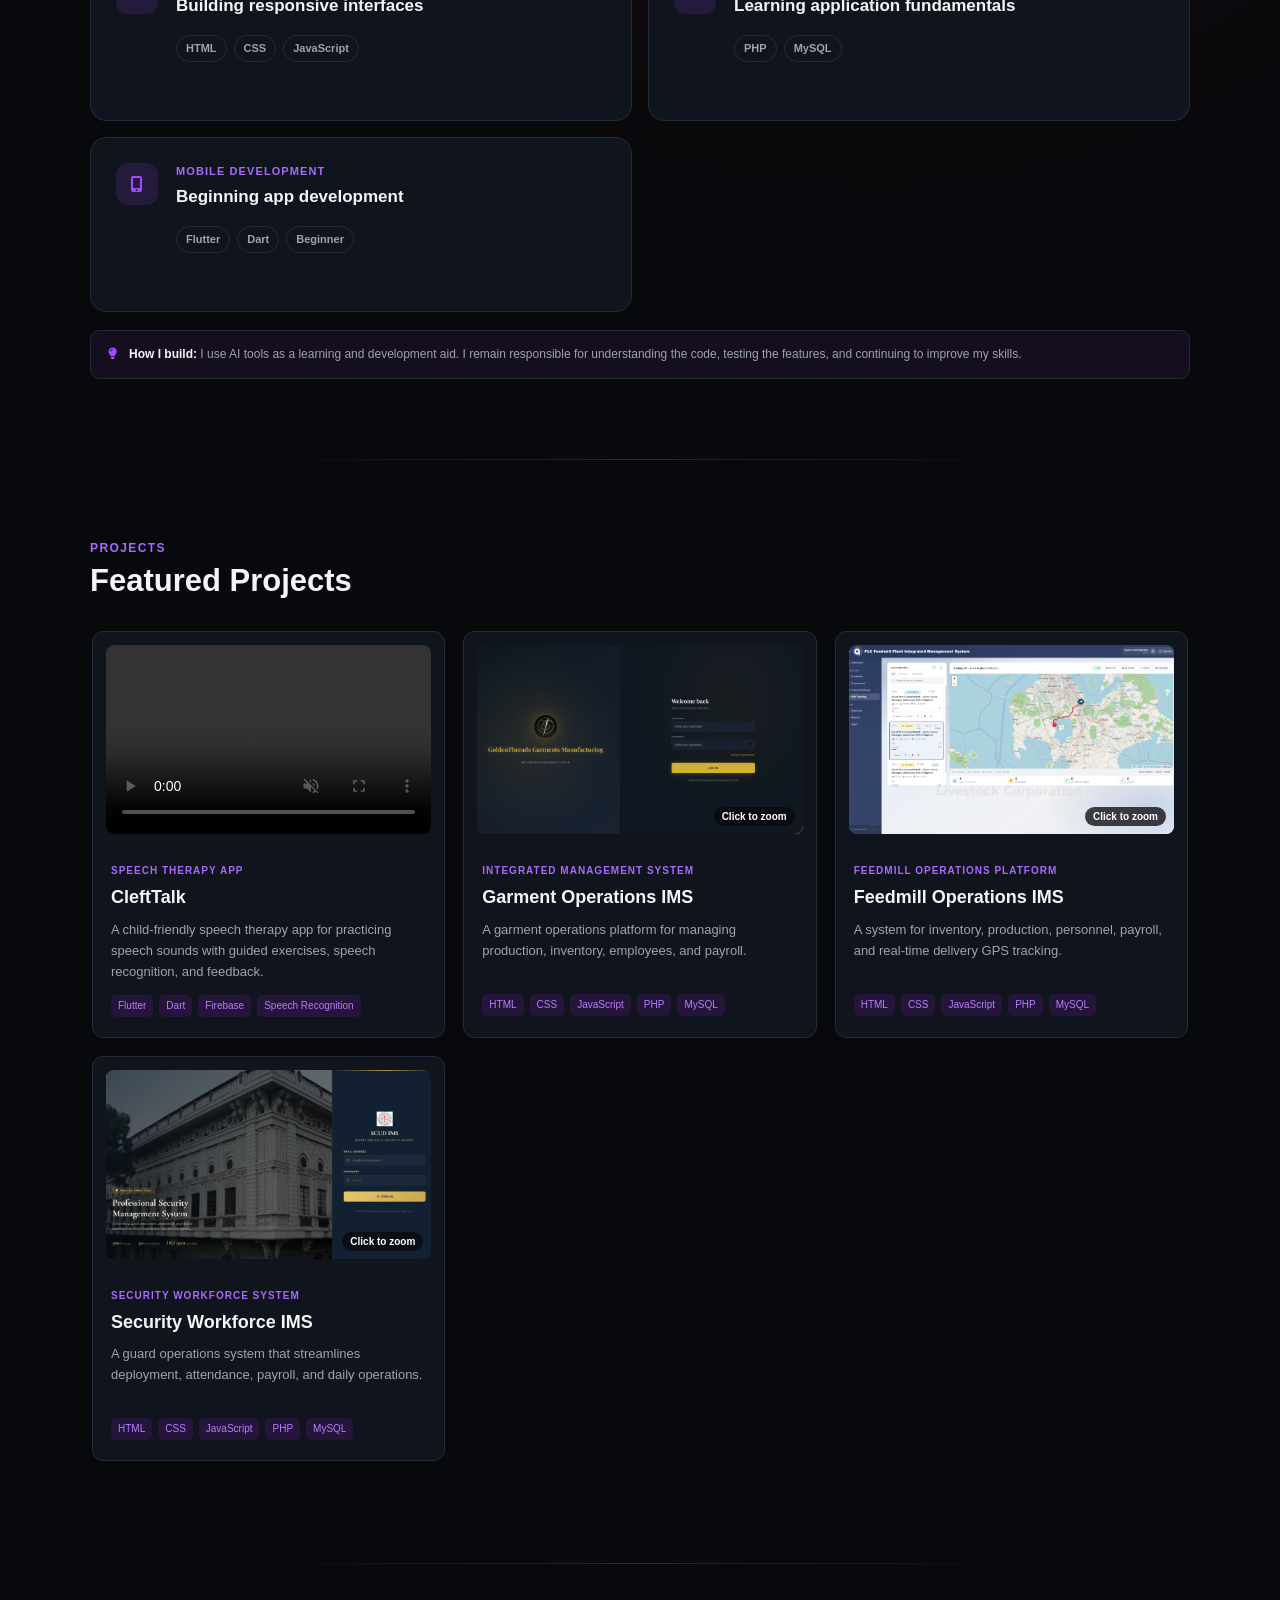
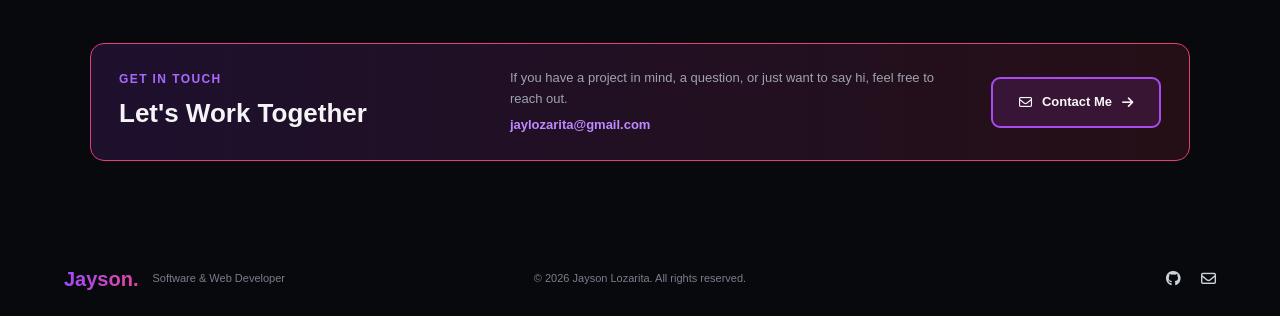
==== commit e25402af: "Update profile image source in index.html" ====
--- a/index.html
+++ b/index.html
@@ -101,7 +101,7 @@
 
                 <aside class="hero-profile-card" aria-label="Developer profile summary">
                     <div class="profile-avatar">
-                        <img src="" alt="Portrait of Jayson Lozarita">
+                        <img src="Profile/profile.png" alt="Portrait of Jayson Lozarita">
                     </div>
 
                     <p class="profile-label">Developer portfolio</p>
